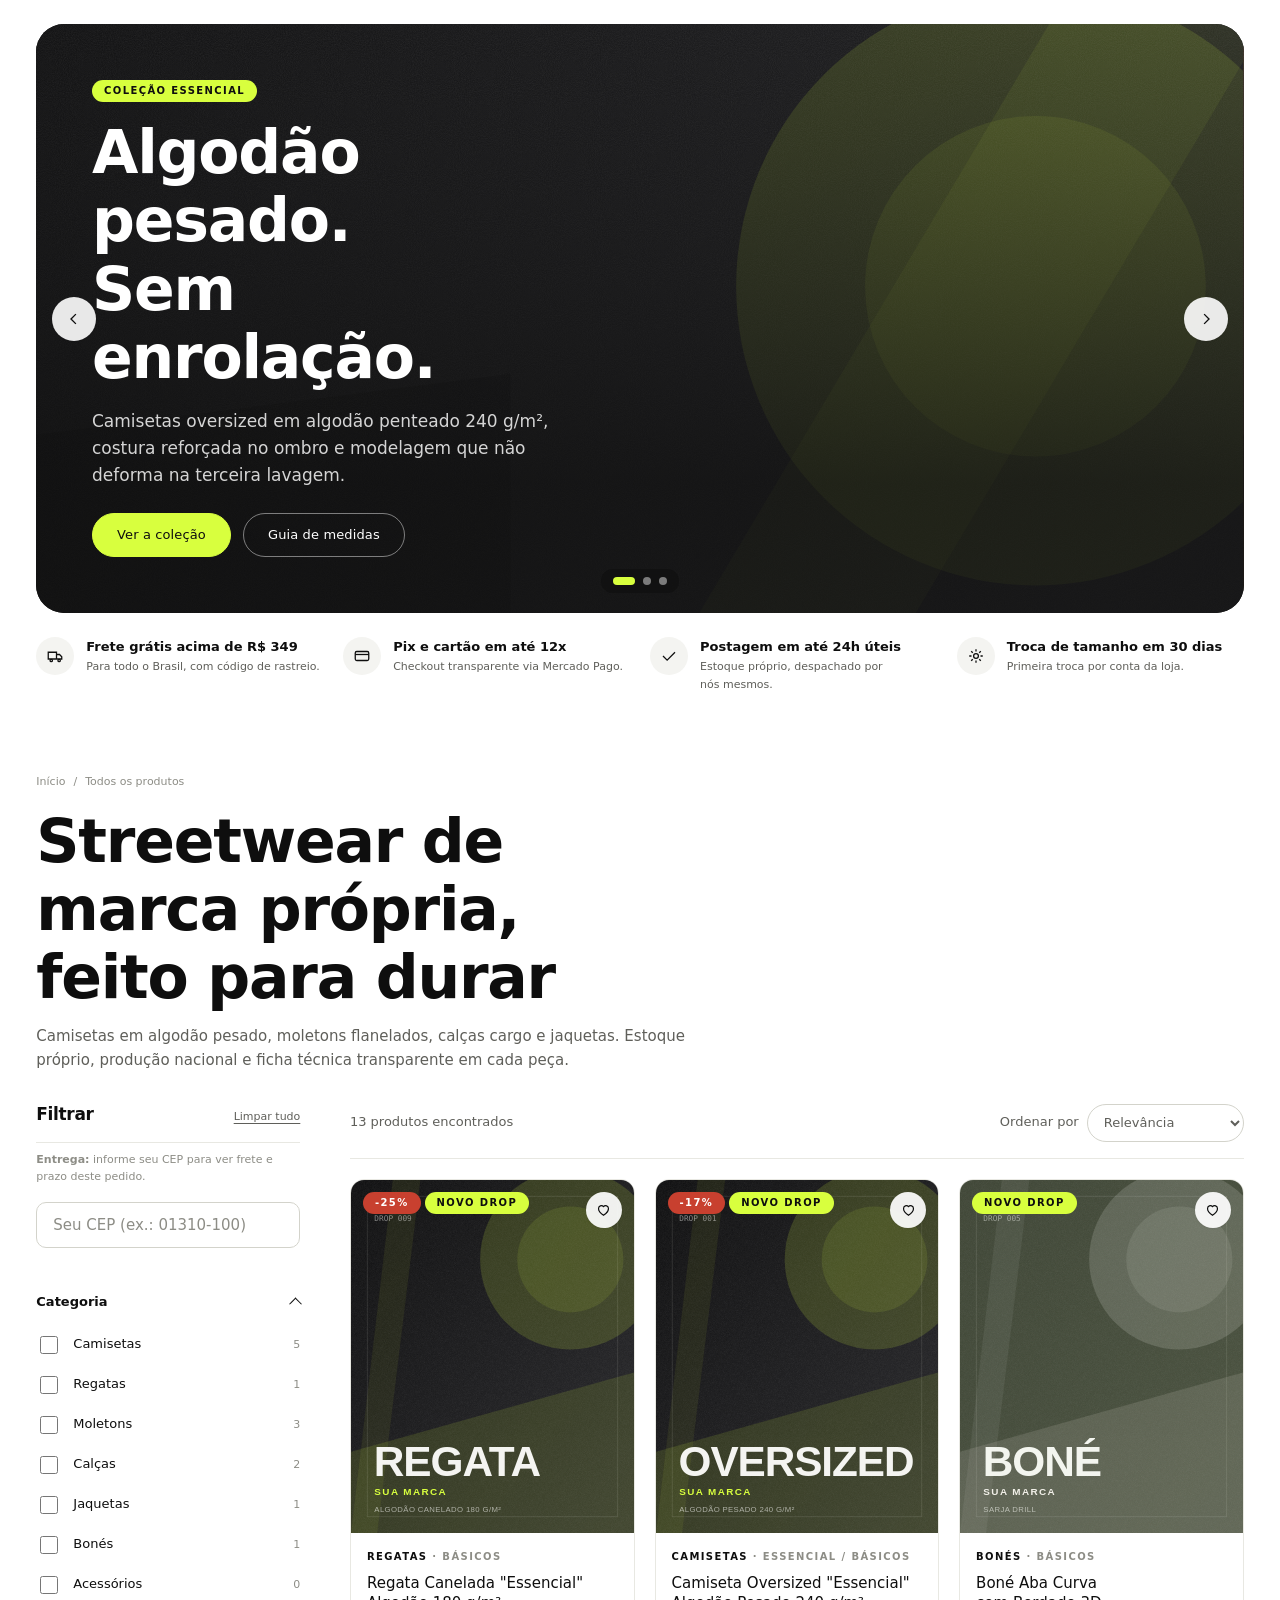
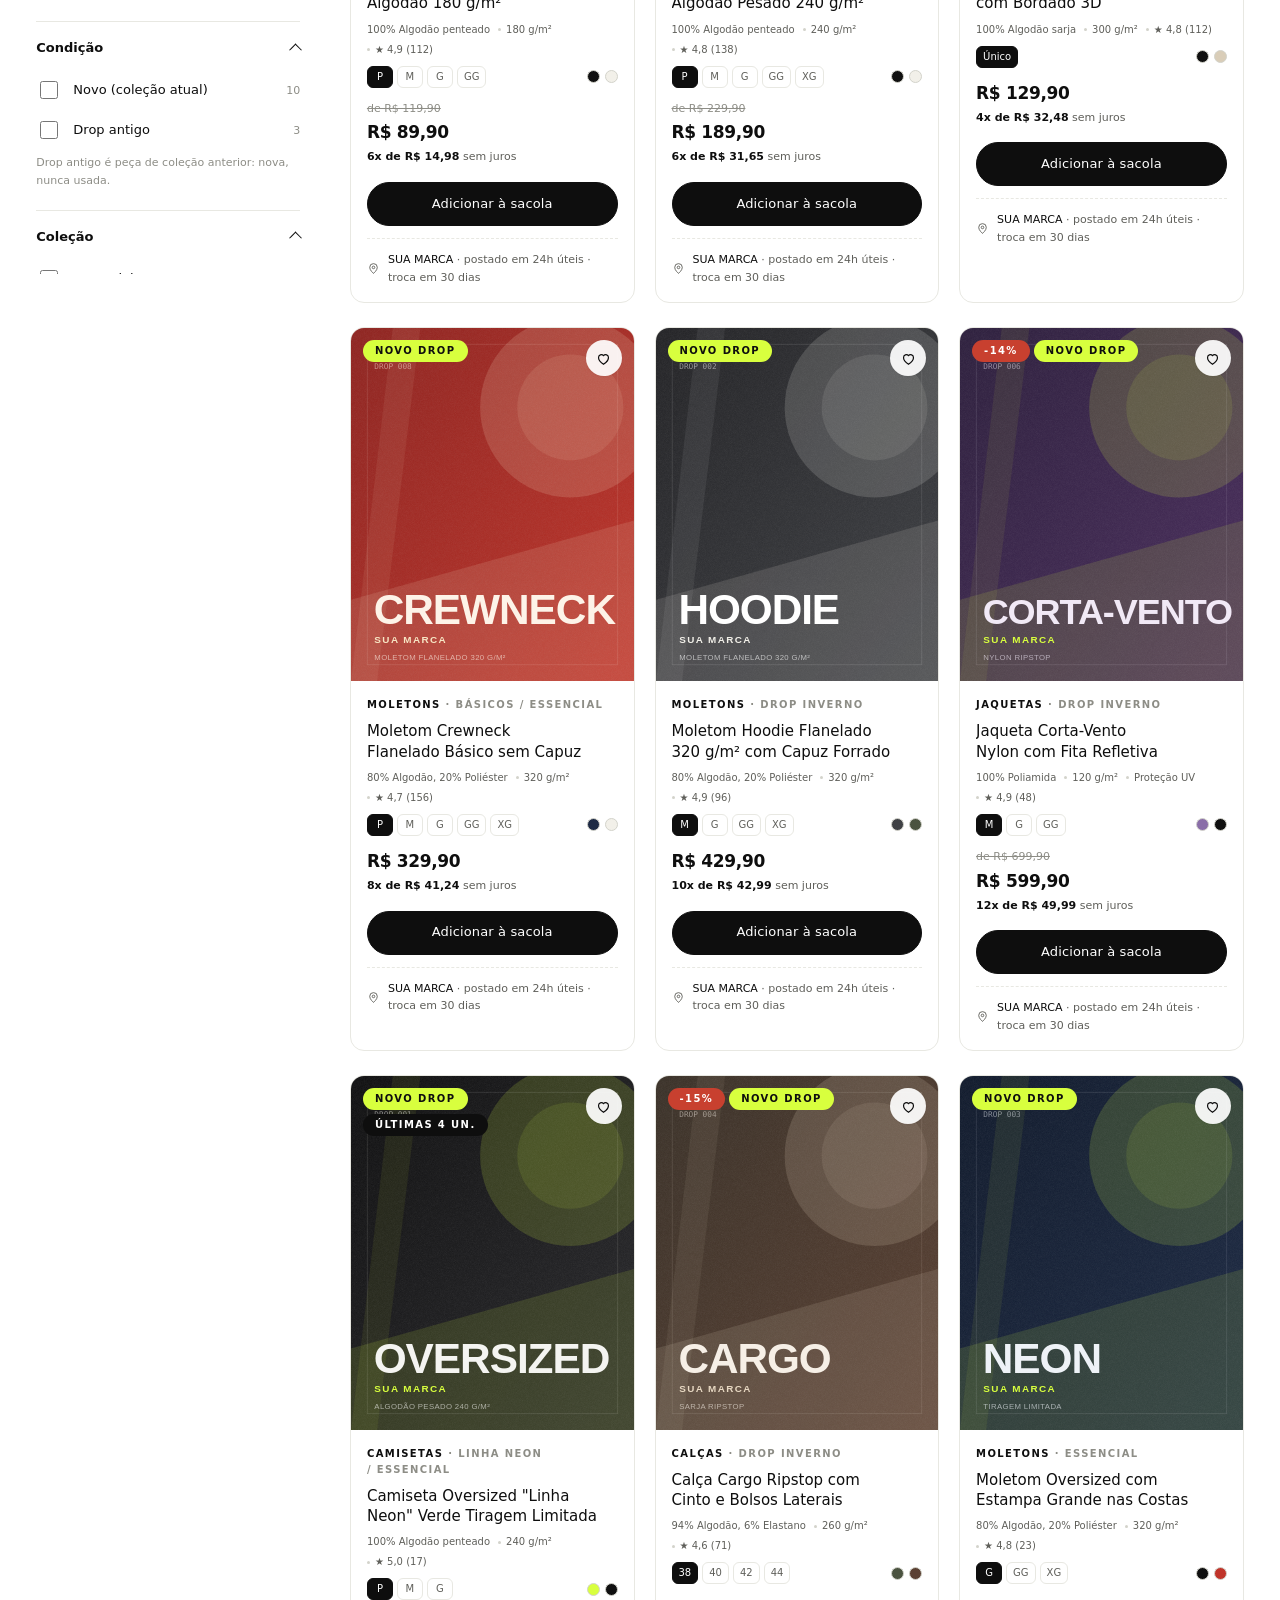
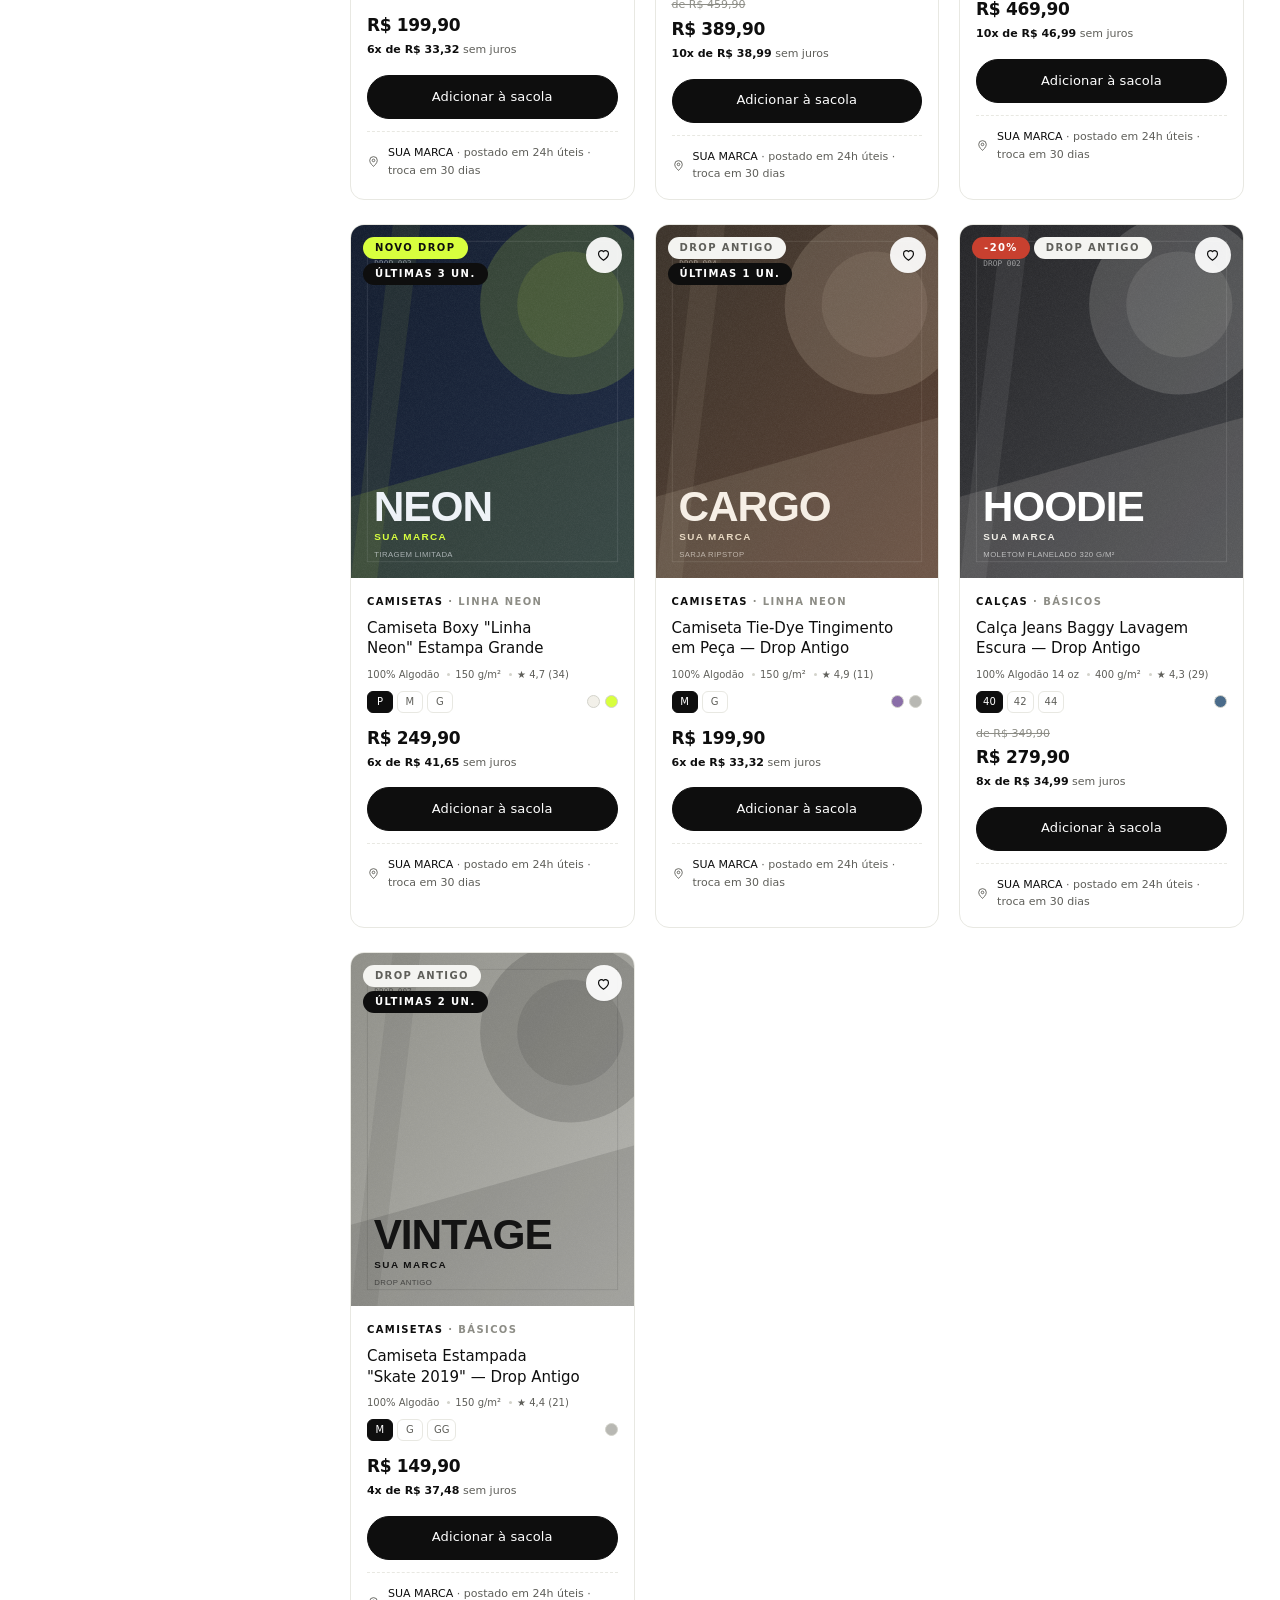
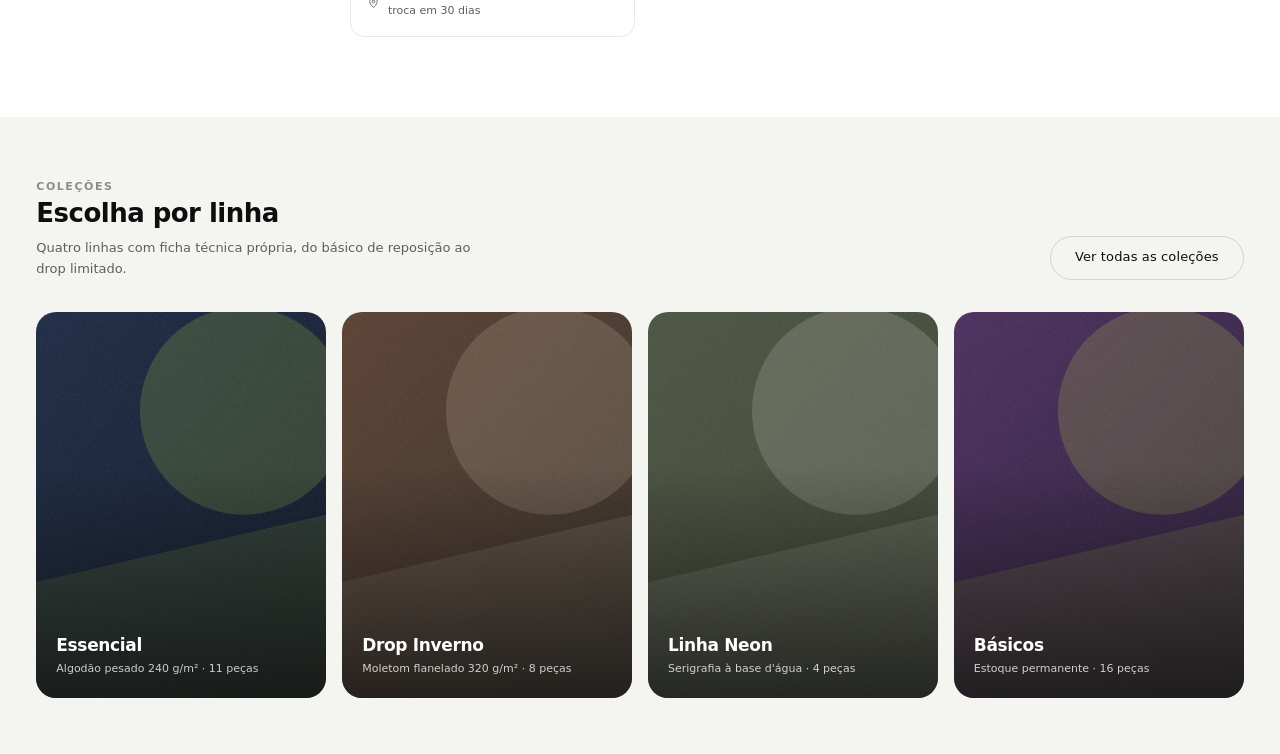
==== web/index.html @ 65d6c28c "first commit" ====
<!DOCTYPE html>
<html lang="pt-BR">
<head>
  <meta charset="UTF-8">
  <meta name="viewport" content="width=device-width, initial-scale=1">
  <!-- ⚠️ TROQUE A MARCA AQUI (1/3) -->
  <title>SUA MARCA — Streetwear de Marca Própria | Loja Oficial</title>
  <meta name="description" content="Loja oficial: camisetas oversized em algodão pesado, moletons flanelados, calças cargo e jaquetas. Frete grátis acima de R$ 349 e troca em 30 dias.">
  <meta name="theme-color" content="#0e0e0e">
  <link rel="icon" href="assets/img/favicon.svg" type="image/svg+xml">

  <!-- CSS modular em 4 camadas, sempre nesta ordem: tokens -> base -> layout -> componentes -->
  <link rel="stylesheet" href="css/tokens.css">
  <link rel="stylesheet" href="css/base.css">
  <link rel="stylesheet" href="css/layout.css">
  <link rel="stylesheet" href="css/components.css">
</head>
<body>
  <a class="pular-para-conteudo" href="#conteudo-principal">Pular para o conteúdo principal</a>

  <!-- =====================================================================
       HEADER GLOBAL PERSISTENTE
       marca (esquerda) | busca unificada (centro) | links, perfil e carrinho (direita)
       ===================================================================== -->
   
       <!-- #include header -->

<!-- =======================================================================
                                MENU SACOLA
     ======================================================================= -->
 <!-- #include sacola -->

  <main id="conteudo-principal">
    <!-- =====================================================================
         BANNER ROTATIVO (js/carrossel.js — JavaScript puro)
         ===================================================================== -->
    <section class="hero container" aria-label="Destaques da semana">
      <div class="carrossel" id="carrossel"
           role="region" aria-roledescription="carrossel" aria-label="Destaques da loja">
        <div class="carrossel__visor">
          <ul class="carrossel__trilha" id="carrossel-trilha">
            <li class="carrossel__slide" role="group" aria-roledescription="slide" aria-label="1 de 3">
              <img class="carrossel__imagem" src="assets/img/banner-01.svg" alt=""
                   width="1680" height="640" fetchpriority="high">
              <span class="carrossel__veu" aria-hidden="true"></span>
              <div class="carrossel__conteudo">
                <span class="badge">Coleção Essencial</span>
                <h2 class="carrossel__titulo">Algodão pesado.<br>Sem enrolação.</h2>
                <p class="carrossel__texto">
                  Camisetas oversized em algodão penteado 240 g/m², costura reforçada no ombro
                  e modelagem que não deforma na terceira lavagem.
                </p>
                <div class="carrossel__acoes">
                  <a class="btn btn--neon" href="#vitrine">Ver a coleção</a>
                  <a class="btn btn--contorno" href="guia-de-medidas.html"
                     style="color:#fff;border-color:rgba(255,255,255,.45)">Guia de medidas</a>
                </div>
              </div>
            </li>

            <li class="carrossel__slide" role="group" aria-roledescription="slide" aria-label="2 de 3">
              <img class="carrossel__imagem" src="assets/img/banner-02.svg" alt=""
                   width="1680" height="640" loading="lazy">
              <span class="carrossel__veu" aria-hidden="true"></span>
              <div class="carrossel__conteudo">
                <span class="badge badge--escuro">Drop Inverno</span>
                <h2 class="carrossel__titulo">Moletom flanelado 320 g/m²</h2>
                <p class="carrossel__texto">
                  Hoodies e crewnecks com interior felpado, punho canelado e capuz forrado.
                  Produção nacional em tiragem limitada.
                </p>
                <div class="carrossel__acoes">
                  <a class="btn btn--neon" href="#colecoes">Conhecer o drop</a>
                </div>
              </div>
            </li>

            <li class="carrossel__slide" role="group" aria-roledescription="slide" aria-label="3 de 3">
              <img class="carrossel__imagem" src="assets/img/banner-03.svg" alt=""
                   width="1680" height="640" loading="lazy">
              <span class="carrossel__veu" aria-hidden="true"></span>
              <div class="carrossel__conteudo">
                <span class="badge">Linha Neon</span>
                <h2 class="carrossel__titulo">Alta visibilidade, tiragem curta</h2>
                <p class="carrossel__texto">
                  Verde neon com serigrafia à base d'água. Quando acabar, não volta:
                  são 40 peças numeradas por modelo.
                </p>
                <div class="carrossel__acoes">
                  <a class="btn btn--neon" href="#vitrine">Ver linha neon</a>
                </div>
              </div>
            </li>
          </ul>
        </div>

        <div class="carrossel__setas">
          <button class="carrossel__seta" type="button" data-carrossel="anterior" aria-label="Destaque anterior">
            <svg viewBox="0 0 24 24" fill="none" stroke="currentColor" stroke-width="1.8" aria-hidden="true">
              <path d="M14.5 5.5 8 12l6.5 6.5"></path>
            </svg>
          </button>
          <button class="carrossel__seta" type="button" data-carrossel="proximo" aria-label="Próximo destaque">
            <svg viewBox="0 0 24 24" fill="none" stroke="currentColor" stroke-width="1.8" aria-hidden="true">
              <path d="M9.5 5.5 16 12l-6.5 6.5"></path>
            </svg>
          </button>
        </div>

        <div class="carrossel__pontos" id="carrossel-pontos" role="tablist" aria-label="Selecionar destaque"></div>
      </div>
    </section>

    <!-- Vantagens de comprar na loja oficial -->
    <section class="container" aria-label="Vantagens de comprar na loja oficial">
      <ul class="beneficios">
        <li class="beneficio">
          <span class="beneficio__icone" aria-hidden="true">
            <svg viewBox="0 0 24 24" fill="none" stroke="currentColor" stroke-width="1.7">
              <path d="M3 7h11v9H3zM14 10h4l3 3v3h-7z"></path><circle cx="7" cy="18" r="1.6"></circle><circle cx="17.5" cy="18" r="1.6"></circle>
            </svg>
          </span>
          <div>
            <p class="beneficio__titulo">Frete grátis acima de R$ 349</p>
            <p class="beneficio__texto">Para todo o Brasil, com código de rastreio.</p>
          </div>
        </li>
        <li class="beneficio">
          <span class="beneficio__icone" aria-hidden="true">
            <svg viewBox="0 0 24 24" fill="none" stroke="currentColor" stroke-width="1.7">
              <rect x="3" y="6" width="18" height="12" rx="2"></rect><path d="M3 10h18"></path>
            </svg>
          </span>
          <div>
            <p class="beneficio__titulo">Pix e cartão em até 12x</p>
            <p class="beneficio__texto">Checkout transparente via Mercado Pago.</p>
          </div>
        </li>
        <li class="beneficio">
          <span class="beneficio__icone" aria-hidden="true">
            <svg viewBox="0 0 24 24" fill="none" stroke="currentColor" stroke-width="1.7">
              <path d="M20 7 9.5 17.5 4 12"></path>
            </svg>
          </span>
          <div>
            <p class="beneficio__titulo">Postagem em até 24h úteis</p>
            <p class="beneficio__texto">Estoque próprio, despachado por nós mesmos.</p>
          </div>
        </li>
        <li class="beneficio">
          <span class="beneficio__icone" aria-hidden="true">
            <svg viewBox="0 0 24 24" fill="none" stroke="currentColor" stroke-width="1.7">
              <path d="M12 3v3M12 18v3M3 12h3M18 12h3M5.6 5.6l2.1 2.1M16.3 16.3l2.1 2.1M18.4 5.6l-2.1 2.1M7.7 16.3l-2.1 2.1"></path><circle cx="12" cy="12" r="3.2"></circle>
            </svg>
          </span>
          <div>
            <p class="beneficio__titulo">Troca de tamanho em 30 dias</p>
            <p class="beneficio__texto">Primeira troca por conta da loja.</p>
          </div>
        </li>
      </ul>
    </section>

    <!-- =====================================================================
         CATÁLOGO — sidebar de filtros (esquerda) + grid de produtos (direita)
         ===================================================================== -->
    <section class="container pagina" id="vitrine" aria-labelledby="titulo-vitrine">
      <nav class="trilha" aria-label="Você está em">
        <a href="index.html">Início</a>
        <span aria-hidden="true">/</span>
        <span aria-current="page">Todos os produtos</span>
      </nav>

      <div class="titulo-pagina" style="margin-block: var(--esp-4) var(--esp-7)">
        <h1 id="titulo-vitrine">Streetwear de marca própria, feito para durar</h1>
        <p class="texto-suave">
          Camisetas em algodão pesado, moletons flanelados, calças cargo e jaquetas.
          Estoque próprio, produção nacional e ficha técnica transparente em cada peça.
        </p>
      </div>

      <div class="catalogo">
        <!-- ---------------- BARRA LATERAL DE FILTROS ---------------- -->
        <aside class="filtros" id="filtros" aria-label="Filtros de produtos">
          <div class="filtros__cabecalho">
            <h2 class="filtros__titulo">Filtrar</h2>
            <button class="filtros__limpar" type="button" id="limpar-filtros">Limpar tudo</button>
          </div>

          <!-- Utilitário de frete: em loja única a região serve para calcular entrega, não para filtrar vendedor -->
          <div class="filtro__corpo" style="padding-bottom: var(--esp-5)">
            <p class="filtro__nota" style="margin-bottom: var(--esp-2)">
              <strong>Entrega:</strong> informe seu CEP para ver frete e prazo deste pedido.
            </p>
            <div class="campo">
              <label class="sr-only" for="cep-frete">Seu CEP</label>
              <input class="campo__entrada" id="cep-frete" name="cep" inputmode="numeric"
                     maxlength="9" placeholder="Seu CEP (ex.: 01310-100)">
            </div>
            <p class="filtro__nota" id="cep-resultado" role="status" aria-live="polite"></p>
          </div>

          <form id="form-filtros" novalidate>
            <!-- 1. Categoria -->
            <details class="filtro" open>
              <summary class="filtro__titulo">Categoria</summary>
              <div class="filtro__corpo">
                <label class="caixa">
                  <input type="checkbox" name="categoria" value="camisetas">
                  <span>Camisetas</span>
                  <span class="caixa__contagem" data-contagem="categoria:camisetas"></span>
                </label>
                <label class="caixa">
                  <input type="checkbox" name="categoria" value="regatas">
                  <span>Regatas</span>
                  <span class="caixa__contagem" data-contagem="categoria:regatas"></span>
                </label>
                <label class="caixa">
                  <input type="checkbox" name="categoria" value="moletons">
                  <span>Moletons</span>
                  <span class="caixa__contagem" data-contagem="categoria:moletons"></span>
                </label>
                <label class="caixa">
                  <input type="checkbox" name="categoria" value="calcas">
                  <span>Calças</span>
                  <span class="caixa__contagem" data-contagem="categoria:calcas"></span>
                </label>
                <label class="caixa">
                  <input type="checkbox" name="categoria" value="jaquetas">
                  <span>Jaquetas</span>
                  <span class="caixa__contagem" data-contagem="categoria:jaquetas"></span>
                </label>
                <label class="caixa">
                  <input type="checkbox" name="categoria" value="bones">
                  <span>Bonés</span>
                  <span class="caixa__contagem" data-contagem="categoria:bones"></span>
                </label>
                <label class="caixa">
                  <input type="checkbox" name="categoria" value="acessorios">
                  <span>Acessórios</span>
                  <span class="caixa__contagem" data-contagem="categoria:acessorios"></span>
                </label>
              </div>
            </details>

            <!-- 2. Condição -->
            <details class="filtro" open>
              <summary class="filtro__titulo">Condição</summary>
              <div class="filtro__corpo">
                <label class="caixa">
                  <input type="checkbox" name="condicao" value="novo">
                  <span>Novo (coleção atual)</span>
                  <span class="caixa__contagem" data-contagem="condicao:novo"></span>
                </label>
                <label class="caixa">
                  <input type="checkbox" name="condicao" value="drop_antigo">
                  <span>Drop antigo</span>
                  <span class="caixa__contagem" data-contagem="condicao:drop_antigo"></span>
                </label>
                <p class="filtro__nota">Drop antigo é peça de coleção anterior: nova, nunca usada.</p>
              </div>
            </details>

            <!-- 3. Coleção -->
            <details class="filtro" open>
              <summary class="filtro__titulo">Coleção</summary>
              <div class="filtro__corpo">
                <label class="caixa">
                  <input type="checkbox" name="colecao" value="essencial">
                  <span>Essencial</span>
                  <span class="caixa__contagem" data-contagem="colecao:essencial"></span>
                </label>
                <label class="caixa">
                  <input type="checkbox" name="colecao" value="drop-inverno">
                  <span>Drop Inverno</span>
                  <span class="caixa__contagem" data-contagem="colecao:drop-inverno"></span>
                </label>
                <label class="caixa">
                  <input type="checkbox" name="colecao" value="linha-neon">
                  <span>Linha Neon</span>
                  <span class="caixa__contagem" data-contagem="colecao:linha-neon"></span>
                </label>
                <label class="caixa">
                  <input type="checkbox" name="colecao" value="basicos">
                  <span>Básicos</span>
                  <span class="caixa__contagem" data-contagem="colecao:basicos"></span>
                </label>
              </div>
            </details>

            <!-- 4. Estilo de caimento -->
            <details class="filtro" open>
              <summary class="filtro__titulo">Estilo de Caimento</summary>
              <div class="filtro__corpo">
                <label class="caixa caixa--caimento">
                  <input type="checkbox" name="caimento" value="oversized">
                  <span>Oversized</span>
                  <span class="caixa__contagem" data-contagem="caimento:oversized"></span>
                </label>
                <label class="caixa caixa--caimento">
                  <input type="checkbox" name="caimento" value="regular">
                  <span>Regular</span>
                  <span class="caixa__contagem" data-contagem="caimento:regular"></span>
                </label>
                <label class="caixa caixa--caimento">
                  <input type="checkbox" name="caimento" value="slim">
                  <span>Slim</span>
                  <span class="caixa__contagem" data-contagem="caimento:slim"></span>
                </label>
                <label class="caixa caixa--caimento">
                  <input type="checkbox" name="caimento" value="boxy">
                  <span>Boxy</span>
                  <span class="caixa__contagem" data-contagem="caimento:boxy"></span>
                </label>
                <label class="caixa caixa--caimento">
                  <input type="checkbox" name="caimento" value="cropped">
                  <span>Cropped</span>
                  <span class="caixa__contagem" data-contagem="caimento:cropped"></span>
                </label>
                <label class="caixa caixa--caimento">
                  <input type="checkbox" name="caimento" value="baggy">
                  <span>Baggy</span>
                  <span class="caixa__contagem" data-contagem="caimento:baggy"></span>
                </label>
              </div>
            </details>

            <!-- 5. Faixa de preço -->
            <details class="filtro" open>
              <summary class="filtro__titulo">Faixa de Preço</summary>
              <div class="filtro__corpo">
                <div class="faixa-preco">
                  <div class="faixa-preco__trilho">
                    <span class="faixa-preco__progresso" id="faixa-progresso"></span>
                  </div>
                  <label class="sr-only" for="preco-min">Preço mínimo</label>
                  <input type="range" id="preco-min" name="preco_min" min="0" max="700" step="10" value="0">
                  <label class="sr-only" for="preco-max">Preço máximo</label>
                  <input type="range" id="preco-max" name="preco_max" min="0" max="700" step="10" value="700">
                </div>
                <div class="faixa-preco__valores">
                  <output class="faixa-preco__valor" id="preco-min-valor" for="preco-min">R$ 0</output>
                  <span class="texto-fraco" aria-hidden="true">até</span>
                  <output class="faixa-preco__valor" id="preco-max-valor" for="preco-max">R$ 700</output>
                </div>
                <p class="filtro__nota">Preço à vista no Pix. Parcelamento em até 12x no cartão.</p>
              </div>
            </details>

            <!-- 6. Grade de tamanhos -->
            <details class="filtro" open>
              <summary class="filtro__titulo">Grade de Tamanhos</summary>
              <div class="filtro__corpo filtro__corpo--chips">
                <label class="tamanho-chip">
                  <input type="checkbox" name="tamanho" value="PP"><span>PP</span>
                </label>
                <label class="tamanho-chip">
                  <input type="checkbox" name="tamanho" value="P"><span>P</span>
                </label>
                <label class="tamanho-chip">
                  <input type="checkbox" name="tamanho" value="M"><span>M</span>
                </label>
                <label class="tamanho-chip">
                  <input type="checkbox" name="tamanho" value="G"><span>G</span>
                </label>
                <label class="tamanho-chip">
                  <input type="checkbox" name="tamanho" value="GG"><span>GG</span>
                </label>
                <label class="tamanho-chip">
                  <input type="checkbox" name="tamanho" value="XG"><span>XG</span>
                </label>
                <label class="tamanho-chip">
                  <input type="checkbox" name="tamanho" value="EXG"><span>EXG</span>
                </label>
                <label class="tamanho-chip">
                  <input type="checkbox" name="tamanho" value="Unico"><span>Único</span>
                </label>
                <label class="tamanho-chip">
                  <input type="checkbox" name="tamanho" value="36"><span>36</span>
                </label>
                <label class="tamanho-chip">
                  <input type="checkbox" name="tamanho" value="38"><span>38</span>
                </label>
                <label class="tamanho-chip">
                  <input type="checkbox" name="tamanho" value="40"><span>40</span>
                </label>
                <label class="tamanho-chip">
                  <input type="checkbox" name="tamanho" value="42"><span>42</span>
                </label>
                <label class="tamanho-chip">
                  <input type="checkbox" name="tamanho" value="44"><span>44</span>
                </label>
              </div>
            </details>

            <!-- 7. Cores -->
            <details class="filtro" open>
              <summary class="filtro__titulo">Cores</summary>
              <div class="filtro__corpo filtro__corpo--cores">
                <label class="cor-chip" title="Preto">
                  <input type="checkbox" name="cor" value="Preto">
                  <span style="background:#101010"></span><span class="sr-only">Preto</span>
                </label>
                <label class="cor-chip" title="Grafite">
                  <input type="checkbox" name="cor" value="Cinza">
                  <span style="background:#3f4145"></span><span class="sr-only">Grafite</span>
                </label>
                <label class="cor-chip" title="Cinza Mescla">
                  <input type="checkbox" name="cor" value="Cinza">
                  <span style="background:#b8b8b3"></span><span class="sr-only">Cinza Mescla</span>
                </label>
                <label class="cor-chip" title="Off-white">
                  <input type="checkbox" name="cor" value="Off-white">
                  <span style="background:#f2f0e9"></span><span class="sr-only">Off-white</span>
                </label>
                <label class="cor-chip" title="Branco">
                  <input type="checkbox" name="cor" value="Branco">
                  <span style="background:#ffffff"></span><span class="sr-only">Branco</span>
                </label>
                <label class="cor-chip" title="Verde Militar">
                  <input type="checkbox" name="cor" value="Verde">
                  <span style="background:#4b5340"></span><span class="sr-only">Verde Militar</span>
                </label>
                <label class="cor-chip" title="Verde Neon">
                  <input type="checkbox" name="cor" value="Verde">
                  <span style="background:#d8ff3e"></span><span class="sr-only">Verde Neon</span>
                </label>
                <label class="cor-chip" title="Azul Marinho">
                  <input type="checkbox" name="cor" value="Azul">
                  <span style="background:#1d2a44"></span><span class="sr-only">Azul Marinho</span>
                </label>
                <label class="cor-chip" title="Azul Jeans">
                  <input type="checkbox" name="cor" value="Azul">
                  <span style="background:#4a6b8a"></span><span class="sr-only">Azul Jeans</span>
                </label>
                <label class="cor-chip" title="Vinho">
                  <input type="checkbox" name="cor" value="Vermelho">
                  <span style="background:#6d1f2c"></span><span class="sr-only">Vinho</span>
                </label>
                <label class="cor-chip" title="Vermelho Fogo">
                  <input type="checkbox" name="cor" value="Vermelho">
                  <span style="background:#c0342a"></span><span class="sr-only">Vermelho Fogo</span>
                </label>
                <label class="cor-chip" title="Marrom Café">
                  <input type="checkbox" name="cor" value="Marrom">
                  <span style="background:#5a4032"></span><span class="sr-only">Marrom Café</span>
                </label>
                <label class="cor-chip" title="Lilás">
                  <input type="checkbox" name="cor" value="Roxo">
                  <span style="background:#8a6ea8"></span><span class="sr-only">Lilás</span>
                </label>
                <label class="cor-chip" title="Bege Areia">
                  <input type="checkbox" name="cor" value="Bege">
                  <span style="background:#d9cdb8"></span><span class="sr-only">Bege Areia</span>
                </label>
              </div>
            </details>
          </form>

          <div class="filtros__rodape">
            <a class="btn btn--contorno btn--bloco btn--sm" href="guia-de-medidas.html">Ver guia de medidas</a>
          </div>
        </aside>

        <!-- ---------------- VITRINE / GRID DE PRODUTOS ---------------- -->
        <section class="vitrine" aria-labelledby="titulo-vitrine-2">
          <h2 class="sr-only" id="titulo-vitrine-2">Resultados</h2>

          <div class="vitrine__barra">
            <p class="vitrine__resultado" role="status" aria-live="polite" id="resultado-contagem">
              Carregando produtos…
            </p>

            <div class="vitrine__acoes">
              <button class="btn btn--contorno btn--sm filtros-toggle" type="button"
                      id="abrir-filtros" aria-expanded="false" aria-controls="filtros">
                <svg viewBox="0 0 24 24" width="15" height="15" fill="none" stroke="currentColor"
                     stroke-width="1.8" aria-hidden="true">
                  <path d="M4 6h16M7 12h10M10 18h4"></path>
                </svg>
                Filtros <span id="filtros-contagem" hidden></span>
              </button>

              <div class="ordenacao">
                <label for="ordenar">Ordenar por</label>
                <select id="ordenar">
                  <option value="relevancia">Relevância</option>
                  <option value="novidades">Lançamentos</option>
                  <option value="menor-preco">Menor preço</option>
                  <option value="maior-preco">Maior preço</option>
                  <option value="avaliacao">Melhor avaliados</option>
                  <option value="mais-vendidos">Mais vendidos</option>
                </select>
              </div>
            </div>
          </div>

          <div class="grid-produtos" id="grid-produtos"><!-- renderizado por js/vitrine.js --></div>
        </section>
      </div>
    </section>

    <!-- =====================================================================
         COLEÇÕES
         ===================================================================== -->
    <section class="secao secao--alt" id="colecoes" aria-labelledby="titulo-colecoes">
      <div class="container">
        <div class="secao__cabecalho">
          <div>
            <span class="etiqueta">Coleções</span>
            <h2 class="secao__titulo" id="titulo-colecoes">Escolha por linha</h2>
            <p class="secao__descricao">Quatro linhas com ficha técnica própria, do básico de reposição ao drop limitado.</p>
          </div>
          <a class="btn btn--contorno" href="#" data-pagina-futura="colecoes.html">Ver todas as coleções</a>
        </div>

        <div class="mosaico">
          <a class="mosaico__item" href="#vitrine">
            <img src="assets/img/drop-01.svg" alt="" width="600" height="800" loading="lazy">
            <span class="mosaico__veu" aria-hidden="true"></span>
            <span class="mosaico__texto">
              <h3>Essencial</h3>
              <p>Algodão pesado 240 g/m² · 11 peças</p>
            </span>
          </a>
          <a class="mosaico__item" href="#vitrine">
            <img src="assets/img/drop-02.svg" alt="" width="600" height="800" loading="lazy">
            <span class="mosaico__veu" aria-hidden="true"></span>
            <span class="mosaico__texto">
              <h3>Drop Inverno</h3>
              <p>Moletom flanelado 320 g/m² · 8 peças</p>
            </span>
          </a>
          <a class="mosaico__item" href="#vitrine">
            <img src="assets/img/drop-03.svg" alt="" width="600" height="800" loading="lazy">
            <span class="mosaico__veu" aria-hidden="true"></span>
            <span class="mosaico__texto">
              <h3>Linha Neon</h3>
              <p>Serigrafia à base d'água · 4 peças</p>
            </span>
          </a>
          <a class="mosaico__item" href="#vitrine">
            <img src="assets/img/drop-04.svg" alt="" width="600" height="800" loading="lazy">
            <span class="mosaico__veu" aria-hidden="true"></span>
            <span class="mosaico__texto">
              <h3>Básicos</h3>
              <p>Estoque permanente · 16 peças</p>
            </span>
          </a>
        </div>
      </div>
    </section>
  </main>

  <!-- =====================================================================
       FOOTER
       ===================================================================== -->
       <!-- #include rodape -->

  <div class="toast-regiao" id="toast-regiao" aria-live="polite" aria-atomic="true"></div>

  <!-- =====================================================================
       TEMPLATES (clonados pelo JS — nunca innerHTML com dado dinâmico)
       ===================================================================== -->
  <template id="tpl-card">
    <article class="card" data-produto-id="">
      <a class="card__midia" href="#" data-link-produto>
        <img class="card__imagem" src="" alt="" width="480" height="600" loading="lazy" decoding="async">
        <span class="card__badges"></span>
        <button class="card__favorito" type="button" aria-pressed="false"
                aria-label="Salvar na lista de desejos" data-acao="favoritar">
          <svg viewBox="0 0 24 24" aria-hidden="true">
            <path d="M12 20s-7-4.4-7-9.2A4 4 0 0 1 12 8a4 4 0 0 1 7 2.8C19 15.6 12 20 12 20z"></path>
          </svg>
        </button>
      </a>
      <div class="card__corpo">
        <p class="card__marca"></p>
        <h3 class="card__titulo"><a href="#" data-link-produto></a></h3>
        <ul class="card__atributos"></ul>
        <div class="card__variacoes">
          <div class="card__tamanhos" role="group" aria-label="Escolher tamanho"></div>
          <div class="card__cores" aria-hidden="true"></div>
        </div>
        <p class="card__preco">
          <span class="preco"></span>
          <span class="card__parcelas"></span>
        </p>
        <div class="card__acoes">
          <button class="btn btn--bloco" type="button" data-acao="adicionar">Adicionar à sacola</button>
        </div>
        <p class="card__entrega">
          <svg viewBox="0 0 24 24" fill="none" stroke="currentColor" stroke-width="1.7" aria-hidden="true">
            <path d="M12 21s7-5.6 7-11a7 7 0 1 0-14 0c0 5.4 7 11 7 11z"></path><circle cx="12" cy="10" r="2.4"></circle>
          </svg>
          <span></span>
        </p>
      </div>
    </article>
  </template>

  <template id="tpl-item-sacola">
    <li class="item-sacola" data-item-id="">
      <img class="item-sacola__imagem" src="" alt="" width="76" height="95" loading="lazy">
      <div class="item-sacola__info">
        <p class="item-sacola__titulo"></p>
        <p class="item-sacola__variacao"></p>
        <p class="item-sacola__vendedor"></p>
        <div class="item-sacola__rodape">
          <div class="controle-qtd">
            <button type="button" data-acao="diminuir" aria-label="Diminuir quantidade">−</button>
            <output aria-live="polite"></output>
            <button type="button" data-acao="aumentar" aria-label="Aumentar quantidade">+</button>
          </div>
          <span class="preco"></span>
        </div>
        <button class="item-sacola__remover" type="button" data-acao="remover">Remover</button>
      </div>
    </li>
  </template>

  <script src="js/config.js" defer></script>
  <script src="js/dados.js" defer></script>
  <script src="js/sacola.js" defer></script>
  <script src="js/favoritos.js" defer></script>
  <script src="js/frete.js" defer></script>
  <script src="js/card-produto.js" defer></script>
  <script src="js/vitrine.js" defer></script>
  <script src="js/carrossel.js" defer></script>
  <script src="js/app.js" defer></script>
</body>
</html>
---- web/css/tokens.css ----
/* =====================================================================================
   DROPZ · tokens.css — Design tokens (camada 1 de 4)
   Fonte única de verdade visual: cor, tipografia, espaço, raio, sombra, movimento.
   Nenhum valor "mágico" deve ser escrito nas camadas seguintes.
   ===================================================================================== */

:root {
  color-scheme: light;

  /* ---------- Tipografia ---------- */
  --fonte-sans: "Inter", "Segoe UI Variable Text", "Segoe UI", system-ui, -apple-system, "Helvetica Neue", Arial, sans-serif;
  --fonte-mono: ui-monospace, "Cascadia Mono", "SFMono-Regular", Menlo, Consolas, monospace;

  --peso-regular: 400;
  --peso-medio: 500;
  --peso-forte: 600;
  --peso-preto: 800;

  --txt-2xs: 0.625rem;
  --txt-xs: 0.6875rem;
  --txt-sm: 0.8125rem;
  --txt-base: 0.9375rem;
  --txt-md: 1.0625rem;
  --txt-lg: 1.3125rem;
  --txt-xl: 1.625rem;
  --txt-2xl: 2.125rem;
  --txt-3xl: clamp(2.25rem, 1.2rem + 4.4vw, 3.75rem);
  --txt-4xl: clamp(2.75rem, 1rem + 7vw, 5rem);

  --altura-linha-apertada: 1.14;
  --altura-linha-titulo: 1.28;
  --altura-linha-base: 1.6;

  --rastreio-apertado: -0.02em;
  --rastreio-largo: 0.06em;
  --rastreio-etiqueta: 0.14em;

  /* ---------- Cores ---------- */
  --cor-fundo: #ffffff;
  --cor-fundo-alt: #f4f4f1;
  --cor-fundo-escuro: #0e0e0e;
  --cor-superficie: #ffffff;
  --cor-superficie-2: #fafaf8;

  --cor-tinta: #0e0e0e;
  --cor-tinta-suave: #5f5f5a;
  --cor-tinta-fraca: #8d8d86;

  --cor-linha: #e8e8e2;
  --cor-linha-forte: #d3d3cb;

  --cor-acento: #0e0e0e;
  --cor-acento-tinta: #ffffff;
  --cor-acento-hover: #2a2a2a;

  --cor-neon: #d8ff3e;
  --cor-neon-tinta: #0e0e0e;

  --cor-sucesso: #1f7a4d;
  --cor-alerta: #c8402f;
  --cor-info: #2563a8;

  /* ---------- Espaçamento (escala de 4px) ---------- */
  --esp-1: 0.25rem;
  --esp-2: 0.5rem;
  --esp-3: 0.75rem;
  --esp-4: 1rem;
  --esp-5: 1.25rem;
  --esp-6: 1.5rem;
  --esp-7: 2rem;
  --esp-8: 2.5rem;
  --esp-9: 3.5rem;
  --esp-10: 5rem;

  /* ---------- Raios ---------- */
  --raio-xs: 6px;
  --raio-sm: 10px;
  --raio-md: 14px;
  --raio-lg: 20px;
  --raio-xl: 28px;
  --raio-pill: 999px;

  /* ---------- Sombras ---------- */
  --sombra-1: 0 1px 2px rgba(14, 14, 14, 0.05);
  --sombra-2: 0 10px 26px -14px rgba(14, 14, 14, 0.24);
  --sombra-3: 0 26px 60px -28px rgba(14, 14, 14, 0.32);
  --anel-foco: 0 0 0 3px rgba(14, 14, 14, 0.28);

  /* ---------- Métricas de layout ---------- */
  --altura-header: 74px;
  --largura-container: 1400px;
  --gutter: clamp(1rem, 0.35rem + 2.4vw, 2.5rem);
  --largura-sidebar: 272px;
  --largura-drawer: 420px;

  /* ---------- Camadas ---------- */
  --z-conteudo: 1;
  --z-sticky: 50;
  --z-header: 100;
  --z-overlay: 190;
  --z-drawer: 200;
  --z-toast: 300;

  /* ---------- Movimento ---------- */
  --transicao-rapida: 140ms cubic-bezier(0.2, 0.6, 0.25, 1);
  --transicao: 200ms cubic-bezier(0.2, 0.6, 0.25, 1);
  --transicao-lenta: 420ms cubic-bezier(0.22, 0.7, 0.2, 1);
}

@media (max-width: 860px) {
  :root {
    --altura-header: 64px;
    --largura-drawer: 100%;
  }
}

/* Usuário que pediu menos animação recebe menos animação. */
@media (prefers-reduced-motion: reduce) {
  :root {
    --transicao-rapida: 1ms;
    --transicao: 1ms;
    --transicao-lenta: 1ms;
  }
}
---- web/css/base.css ----
/* =====================================================================================
   DROPZ · base.css — Reset, tipografia e primitivos (camada 2 de 4)
   Depende apenas de tokens.css. Nada de layout de página aqui.
   ===================================================================================== */

*,
*::before,
*::after { box-sizing: border-box; }

html {
  -webkit-text-size-adjust: 100%;
  scroll-behavior: smooth;
}

body {
  margin: 0;
  background-color: var(--cor-fundo);
  color: var(--cor-tinta);
  font-family: var(--fonte-sans);
  font-size: var(--txt-base);
  font-weight: var(--peso-regular);
  line-height: var(--altura-linha-base);
  -webkit-font-smoothing: antialiased;
  text-rendering: optimizeLegibility;
}

body.sem-scroll { overflow: hidden; }

/* ---------------------------------------------------------------------------------
   [hidden] PRECISA vencer os componentes.
   Estilo de autor sobrepõe o estilo do navegador, então `.estado-vazio { display: grid }`
   ganhava do `[hidden] { display: none }` do user agent — e o bloco aparecia mesmo
   escondido. Esta regra única resolve para qualquer componente (gavetas, estados vazios,
   miniaturas da galeria...). É o único lugar do projeto onde `!important` é legítimo.
   --------------------------------------------------------------------------------- */
[hidden] { display: none !important; }

h1, h2, h3, h4 {
  margin: 0;
  font-weight: var(--peso-forte);
  line-height: var(--altura-linha-titulo);
  letter-spacing: var(--rastreio-apertado);
  text-wrap: balance;
}

h1 { font-size: var(--txt-3xl); font-weight: var(--peso-preto); line-height: var(--altura-linha-apertada); }
h2 { font-size: var(--txt-2xl); }
h3 { font-size: var(--txt-lg); }
h4 { font-size: var(--txt-md); }

p { margin: 0; text-wrap: pretty; }

a {
  color: inherit;
  text-decoration: none;
  transition: color var(--transicao-rapida), opacity var(--transicao-rapida);
}

ul, ol { margin: 0; padding: 0; list-style: none; }

img, svg, video { display: block; max-width: 100%; }
img { height: auto; }

button, input, select, textarea {
  font: inherit;
  color: inherit;
}

button { cursor: pointer; background: none; border: 0; padding: 0; }

hr { border: 0; border-top: 1px solid var(--cor-linha); margin: 0; }

table { border-collapse: collapse; width: 100%; }

:focus-visible {
  outline: 2px solid var(--cor-acento);
  outline-offset: 2px;
  border-radius: var(--raio-xs);
}

::selection { background: var(--cor-neon); color: var(--cor-neon-tinta); }

/* ---------- Utilitários ---------- */

.sr-only {
  position: absolute;
  width: 1px; height: 1px;
  padding: 0; margin: -1px;
  overflow: hidden;
  clip-path: inset(50%);
  white-space: nowrap;
  border: 0;
}

.pular-para-conteudo {
  position: absolute;
  top: var(--esp-2);
  left: var(--esp-2);
  z-index: var(--z-toast);
  transform: translateY(-200%);
  background: var(--cor-acento);
  color: var(--cor-acento-tinta);
  padding: var(--esp-3) var(--esp-5);
  border-radius: var(--raio-pill);
  font-size: var(--txt-sm);
  font-weight: var(--peso-medio);
}
.pular-para-conteudo:focus { transform: translateY(0); }

.container {
  width: 100%;
  max-width: var(--largura-container);
  margin-inline: auto;
  padding-inline: var(--gutter);
}

.etiqueta {
  font-size: var(--txt-xs);
  font-weight: var(--peso-forte);
  letter-spacing: var(--rastreio-etiqueta);
  text-transform: uppercase;
  color: var(--cor-tinta-fraca);
}

.texto-suave { color: var(--cor-tinta-suave); }
.texto-fraco { color: var(--cor-tinta-fraca); }
.texto-xs { font-size: var(--txt-xs); }
.texto-sm { font-size: var(--txt-sm); }
.texto-centro { text-align: center; }
.mono { font-family: var(--fonte-mono); font-variant-numeric: tabular-nums; }

.preco {
  font-variant-numeric: tabular-nums;
  font-weight: var(--peso-forte);
  letter-spacing: var(--rastreio-apertado);
}

/* ---------- Botões em pílula ---------- */

.btn {
  --btn-fundo: var(--cor-acento);
  --btn-tinta: var(--cor-acento-tinta);
  --btn-borda: var(--cor-acento);

  display: inline-flex;
  align-items: center;
  justify-content: center;
  gap: var(--esp-2);
  min-height: 44px;
  padding: var(--esp-2) var(--esp-6);
  border: 1px solid var(--btn-borda);
  border-radius: var(--raio-pill);
  background: var(--btn-fundo);
  color: var(--btn-tinta);
  font-size: var(--txt-sm);
  font-weight: var(--peso-medio);
  letter-spacing: 0.01em;
  white-space: nowrap;
  transition: background-color var(--transicao-rapida), color var(--transicao-rapida),
              border-color var(--transicao-rapida), transform var(--transicao-rapida),
              box-shadow var(--transicao-rapida);
}

.btn:hover { background: var(--cor-acento-hover); border-color: var(--cor-acento-hover); }
.btn:active { transform: translateY(1px); }

.btn[disabled],
.btn[aria-disabled="true"] {
  opacity: 0.45;
  pointer-events: none;
}

.btn--contorno {
  --btn-fundo: transparent;
  --btn-tinta: var(--cor-tinta);
  --btn-borda: var(--cor-linha-forte);
}
.btn--contorno:hover {
  background: var(--cor-tinta);
  border-color: var(--cor-tinta);
  color: var(--cor-acento-tinta);
}

.btn--neon {
  --btn-fundo: var(--cor-neon);
  --btn-tinta: var(--cor-neon-tinta);
  --btn-borda: var(--cor-neon);
}
.btn--neon:hover { background: #c6ef22; border-color: #c6ef22; color: var(--cor-neon-tinta); }

.btn--fantasma {
  --btn-fundo: transparent;
  --btn-tinta: var(--cor-tinta);
  --btn-borda: transparent;
  padding-inline: var(--esp-3);
}
.btn--fantasma:hover { background: var(--cor-fundo-alt); border-color: transparent; color: var(--cor-tinta); }

.btn--sm { min-height: 36px; padding: var(--esp-1) var(--esp-4); font-size: var(--txt-xs); }
.btn--bloco { width: 100%; }

/* ---------- Chips (filtros, tags, tamanhos) ---------- */

.chip {
  display: inline-flex;
  align-items: center;
  gap: var(--esp-2);
  min-height: 34px;
  padding: 0 var(--esp-4);
  border: 1px solid var(--cor-linha-forte);
  border-radius: var(--raio-pill);
  background: var(--cor-superficie);
  font-size: var(--txt-xs);
  font-weight: var(--peso-medio);
  color: var(--cor-tinta);
  transition: background-color var(--transicao-rapida), border-color var(--transicao-rapida);
}
.chip:hover { border-color: var(--cor-tinta); }
.chip[aria-pressed="true"] { background: var(--cor-tinta); border-color: var(--cor-tinta); color: var(--cor-acento-tinta); }

/* ---------- Badges ---------- */

.badge {
  display: inline-flex;
  align-items: center;
  gap: var(--esp-1);
  padding: 3px var(--esp-3);
  border-radius: var(--raio-pill);
  background: var(--cor-neon);
  color: var(--cor-neon-tinta);
  font-size: var(--txt-2xs);
  font-weight: var(--peso-preto);
  letter-spacing: var(--rastreio-etiqueta);
  text-transform: uppercase;
  white-space: nowrap;
}
.badge--escuro { background: var(--cor-tinta); color: var(--cor-acento-tinta); }
.badge--suave { background: var(--cor-fundo-alt); color: var(--cor-tinta-suave); }
.badge--alerta { background: var(--cor-alerta); color: #fff; }

/* ---------- Formulários ---------- */

.campo { display: grid; gap: var(--esp-2); }

.campo__rotulo {
  font-size: var(--txt-xs);
  font-weight: var(--peso-forte);
  letter-spacing: var(--rastreio-etiqueta);
  text-transform: uppercase;
  color: var(--cor-tinta-suave);
}

.campo__entrada {
  width: 100%;
  min-height: 46px;
  padding: 0 var(--esp-4);
  border: 1px solid var(--cor-linha-forte);
  border-radius: var(--raio-sm);
  background: var(--cor-superficie);
  font-size: var(--txt-base);
  transition: border-color var(--transicao-rapida), box-shadow var(--transicao-rapida);
}
.campo__entrada::placeholder { color: var(--cor-tinta-fraca); }
.campo__entrada:focus {
  outline: none;
  border-color: var(--cor-tinta);
  box-shadow: var(--anel-foco);
}

textarea.campo__entrada { padding: var(--esp-3) var(--esp-4); min-height: 120px; resize: vertical; }

/* Checkbox nativo estilizado por accent-color: sem reinventar o controle. */
.caixa {
  display: flex;
  align-items: center;
  gap: var(--esp-3);
  padding: var(--esp-1) 0;
  font-size: var(--txt-sm);
  color: var(--cor-tinta);
  cursor: pointer;
  transition: color var(--transicao-rapida);
}
.caixa:hover { color: var(--cor-tinta); }
.caixa input[type="checkbox"],
.caixa input[type="radio"] {
  flex: none;
  width: 18px;
  height: 18px;
  accent-color: var(--cor-tinta);
}
.caixa__contagem { margin-left: auto; color: var(--cor-tinta-fraca); font-size: var(--txt-xs); }

/* ---------- Divisores e listas ---------- */

.divisor { height: 1px; background: var(--cor-linha); border: 0; margin-block: var(--esp-5); }

.lista-limpa > li + li { margin-top: var(--esp-2); }
---- web/css/layout.css ----
/* =====================================================================================
   DROPZ · layout.css — Estrutura da página (camada 3 de 4)
   Header persistente, shell do catálogo (sidebar + grid), footer, drawers e overlay.
   Usa SOMENTE CSS Grid e Flexbox nativos.
   ===================================================================================== */

/* ---------------------------------------------------------------------------
   HEADER GLOBAL PERSISTENTE
   position: sticky (e não fixed) de propósito: a altura do header muda no mobile
   (a busca desce para uma segunda linha) e sticky absorve isso sem padding-top
   calculado à mão no body — que quebra em qualquer ajuste de tipografia.
   --------------------------------------------------------------------------- */
.site-header {
  position: sticky;
  top: 0;
  z-index: var(--z-header);
  background: rgba(255, 255, 255, 0.86);
  backdrop-filter: saturate(180%) blur(14px);
  -webkit-backdrop-filter: saturate(180%) blur(14px);
  border-bottom: 1px solid var(--cor-linha);
}

.header {
  display: grid;
  grid-template-columns: auto minmax(0, 1fr) auto;
  align-items: center;
  gap: var(--esp-5);
  min-height: var(--altura-header);
}

/* Marca */
.marca {
  display: inline-flex;
  align-items: baseline;
  gap: 2px;
  font-size: var(--txt-md);
  font-weight: var(--peso-preto);
  letter-spacing: 0.16em;
  text-transform: uppercase;
}
.marca__ponto { color: var(--cor-tinta); font-size: 1.4em; line-height: 0; }
.marca__slogan {
  display: block;
  font-size: var(--txt-2xs);
  font-weight: var(--peso-medio);
  letter-spacing: var(--rastreio-etiqueta);
  color: var(--cor-tinta-fraca);
}

/* Busca unificada e centralizada */
.busca {
  justify-self: center;
  width: min(100%, 620px);
  display: flex;
  align-items: center;
  gap: var(--esp-2);
  height: 46px;
  padding: 0 var(--esp-2) 0 var(--esp-5);
  border: 1px solid var(--cor-linha-forte);
  border-radius: var(--raio-pill);
  background: var(--cor-superficie);
  transition: border-color var(--transicao-rapida), box-shadow var(--transicao-rapida);
}
.busca:focus-within { border-color: var(--cor-tinta); box-shadow: var(--anel-foco); }

.busca__icone { flex: none; width: 18px; height: 18px; color: var(--cor-tinta-fraca); }

.busca__entrada {
  flex: 1;
  min-width: 0;
  height: 100%;
  border: 0;
  background: none;
  font-size: var(--txt-base);
}
.busca__entrada:focus { outline: none; }
.busca__entrada::placeholder { color: var(--cor-tinta-fraca); }

.busca__atalho {
  flex: none;
  display: none;
  padding: 3px var(--esp-2);
  border: 1px solid var(--cor-linha);
  border-radius: var(--raio-xs);
  font-family: var(--fonte-mono);
  font-size: var(--txt-2xs);
  color: var(--cor-tinta-fraca);
  background: var(--cor-fundo-alt);
}
@media (min-width: 1100px) { .busca__atalho { display: inline-block; } }

.busca__enviar {
  flex: none;
  display: inline-flex;
  align-items: center;
  justify-content: center;
  width: 36px;
  height: 36px;
  border-radius: var(--raio-pill);
  background: var(--cor-acento);
  color: var(--cor-acento-tinta);
  transition: background-color var(--transicao-rapida);
}
.busca__enviar:hover { background: var(--cor-acento-hover); }
.busca__enviar svg { width: 16px; height: 16px; }

/* Ações à direita — posição invariável em todas as páginas */
.header__acoes {
  display: flex;
  align-items: center;
  gap: var(--esp-2);
}

.header__links {
  display: flex;
  align-items: center;
  gap: var(--esp-2);
  margin-right: var(--esp-2);
}
.header__links a {
  padding: var(--esp-2) var(--esp-3);
  border-radius: var(--raio-pill);
  font-size: var(--txt-sm);
  font-weight: var(--peso-medio);
  color: var(--cor-tinta-suave);
}
.header__links a:hover { background: var(--cor-fundo-alt); color: var(--cor-tinta); }

.icone-btn {
  position: relative;
  display: inline-flex;
  align-items: center;
  justify-content: center;
  width: 44px;
  height: 44px;
  border: 1px solid transparent;
  border-radius: var(--raio-pill);
  color: var(--cor-tinta);
  transition: background-color var(--transicao-rapida), border-color var(--transicao-rapida);
}
.icone-btn:hover { background: var(--cor-fundo-alt); border-color: var(--cor-linha); }
.icone-btn svg { width: 20px; height: 20px; }

.icone-btn__badge {
  position: absolute;
  top: 4px;
  right: 2px;
  min-width: 19px;
  height: 19px;
  padding: 0 4px;
  display: inline-flex;
  align-items: center;
  justify-content: center;
  border-radius: var(--raio-pill);
  background: var(--cor-neon);
  color: var(--cor-neon-tinta);
  font-size: var(--txt-2xs);
  font-weight: var(--peso-preto);
  font-variant-numeric: tabular-nums;
  border: 2px solid var(--cor-fundo);
}
.icone-btn__badge[data-vazio="true"] { display: none; }
.icone-btn__badge.pulsar { animation: pulsar-badge 380ms var(--transicao-lenta); }

@keyframes pulsar-badge {
  0%   { transform: scale(1); }
  45%  { transform: scale(1.35); }
  100% { transform: scale(1); }
}

.header__menu {
  display: none;
  width: 44px;
  height: 44px;
  align-items: center;
  justify-content: center;
  border-radius: var(--raio-pill);
}
.header__menu svg { width: 22px; height: 22px; }

/* ---------------------------------------------------------------------------
   SHELL DO CATÁLOGO — sidebar (esquerda) + grid de produtos (direita)
   --------------------------------------------------------------------------- */
.pagina { display: block; padding-block: var(--esp-8) var(--esp-10); }

.catalogo {
  display: grid;
  grid-template-columns: var(--largura-sidebar) minmax(0, 1fr);
  gap: clamp(1.5rem, 1rem + 2vw, 3.5rem);
  align-items: start;
  min-width: 0;
}

/* Sidebar de filtros: acompanha a rolagem sem sair da tela */
.filtros {
  position: sticky;
  top: calc(var(--altura-header) + var(--esp-5));
  max-height: calc(100vh - var(--altura-header) - var(--esp-9));
  overflow-y: auto;
  overscroll-behavior: contain;
  padding-right: var(--esp-2);
  scrollbar-width: thin;
}
.filtros::-webkit-scrollbar { width: 6px; }
.filtros::-webkit-scrollbar-thumb { background: var(--cor-linha-forte); border-radius: var(--raio-pill); }

.filtros__cabecalho {
  display: flex;
  align-items: baseline;
  justify-content: space-between;
  gap: var(--esp-3);
  padding-bottom: var(--esp-4);
  border-bottom: 1px solid var(--cor-linha);
  margin-bottom: var(--esp-2);
}
.filtros__titulo { font-size: var(--txt-md); font-weight: var(--peso-forte); }
.filtros__limpar {
  font-size: var(--txt-xs);
  font-weight: var(--peso-medio);
  color: var(--cor-tinta-suave);
  text-decoration: underline;
  text-underline-offset: 3px;
}
.filtros__limpar:hover { color: var(--cor-tinta); }

.filtros__rodape { padding-top: var(--esp-5); }

/* Barra de ferramentas acima do grid */
.vitrine__barra {
  display: flex;
  align-items: center;
  justify-content: space-between;
  flex-wrap: wrap;
  gap: var(--esp-4);
  padding-bottom: var(--esp-4);
  margin-bottom: var(--esp-5);
  border-bottom: 1px solid var(--cor-linha);
}
.vitrine__resultado { font-size: var(--txt-sm); color: var(--cor-tinta-suave); }
.vitrine__resultado strong { color: var(--cor-tinta); font-weight: var(--peso-forte); }

/* Ações da vitrine: podem quebrar linha em telas estreitas (nunca esticar o body) */
.vitrine__acoes {
  display: flex;
  align-items: center;
  flex-wrap: wrap;
  gap: var(--esp-3);
  min-width: 0;
}

.vitrine { min-width: 0; }

.ordenacao {
  display: flex;
  align-items: center;
  gap: var(--esp-2);
  font-size: var(--txt-sm);
  color: var(--cor-tinta-suave);
}
.ordenacao select {
  min-height: 38px;
  padding: 0 var(--esp-3);
  border: 1px solid var(--cor-linha-forte);
  border-radius: var(--raio-pill);
  background: var(--cor-superficie);
  font-size: var(--txt-sm);
}

.filtros-toggle { display: none; }

/* Grid de produtos — auto-fill responsivo, sem media query por breakpoint */
.grid-produtos {
  display: grid;
  grid-template-columns: repeat(auto-fill, minmax(232px, 1fr));
  gap: var(--esp-6) var(--esp-5);
  align-items: stretch;
}

.estado-vazio {
  display: grid;
  justify-items: center;
  gap: var(--esp-4);
  padding: var(--esp-10) var(--esp-5);
  border: 1px dashed var(--cor-linha-forte);
  border-radius: var(--raio-lg);
  text-align: center;
  color: var(--cor-tinta-suave);
}

/* ---------------------------------------------------------------------------
   FOOTER
   --------------------------------------------------------------------------- */
.rodape {
  background: var(--cor-fundo-escuro);
  color: #e9e9e4;
  padding-block: var(--esp-9) var(--esp-6);
  margin-top: var(--esp-9);
}
.rodape a { color: #b9b9b2; }
.rodape a:hover { color: #ffffff; }

.rodape__grade {
  display: grid;
  grid-template-columns: 1.4fr repeat(3, minmax(0, 1fr));
  gap: var(--esp-8) var(--esp-6);
}

.rodape__marca .marca { color: #fff; }
.rodape__marca .marca__ponto { color: var(--cor-neon); }
.rodape__texto { margin-top: var(--esp-4); font-size: var(--txt-sm); color: #a5a59e; max-width: 42ch; }

.rodape__titulo {
  font-size: var(--txt-xs);
  font-weight: var(--peso-forte);
  letter-spacing: var(--rastreio-etiqueta);
  text-transform: uppercase;
  color: #ffffff;
  margin-bottom: var(--esp-4);
}
.rodape__lista { display: grid; gap: var(--esp-3); font-size: var(--txt-sm); }

.rodape__newsletter { display: grid; gap: var(--esp-3); }
.rodape__newsletter .campo__entrada {
  background: #1a1a1a;
  border-color: #2e2e2e;
  color: #fff;
  border-radius: var(--raio-pill);
  padding-inline: var(--esp-5);
}
.rodape__newsletter .campo__entrada::placeholder { color: #7c7c76; }

.rodape__base {
  display: flex;
  flex-wrap: wrap;
  align-items: center;
  justify-content: space-between;
  gap: var(--esp-4);
  margin-top: var(--esp-8);
  padding-top: var(--esp-5);
  border-top: 1px solid #262626;
  font-size: var(--txt-xs);
  color: #8b8b85;
}
.rodape__pagamentos { display: flex; align-items: center; gap: var(--esp-2); }
.rodape__selo {
  padding: 4px var(--esp-3);
  border: 1px solid #2e2e2e;
  border-radius: var(--raio-xs);
  font-size: var(--txt-2xs);
  letter-spacing: var(--rastreio-largo);
  text-transform: uppercase;
}

/* ---------------------------------------------------------------------------
   DRAWERS (carrinho / filtros mobile) + OVERLAY
   --------------------------------------------------------------------------- */
.overlay {
  position: fixed;
  inset: 0;
  z-index: var(--z-overlay);
  background: rgba(14, 14, 14, 0.42);
  opacity: 0;
  visibility: hidden;
  transition: opacity var(--transicao), visibility var(--transicao);
}
.overlay.visivel { opacity: 1; visibility: visible; }

.drawer {
  position: fixed;
  top: 0;
  right: 0;
  bottom: 0;
  z-index: var(--z-drawer);
  display: grid;
  grid-template-rows: auto minmax(0, 1fr) auto;
  width: min(var(--largura-drawer), 100%);
  background: var(--cor-superficie);
  box-shadow: var(--sombra-3);
  transform: translateX(102%);
  transition: transform var(--transicao-lenta);
  visibility: hidden;
}
.drawer.aberto { transform: translateX(0); visibility: visible; }

/* O atributo [hidden] é tratado de forma global em base.css — uma regra só, que vale
   para a gaveta, para os estados vazios e para qualquer componente futuro. */

.drawer__cabecalho {
  display: flex;
  align-items: center;
  justify-content: space-between;
  gap: var(--esp-4);
  padding: var(--esp-5) var(--esp-6);
  border-bottom: 1px solid var(--cor-linha);
}
.drawer__titulo { font-size: var(--txt-md); font-weight: var(--peso-forte); }

.drawer__corpo {
  overflow-y: auto;
  overscroll-behavior: contain;
  padding: var(--esp-5) var(--esp-6);
}

.drawer__rodape {
  padding: var(--esp-5) var(--esp-6);
  border-top: 1px solid var(--cor-linha);
  background: var(--cor-superficie-2);
  display: grid;
  gap: var(--esp-4);
}

.fechar-btn {
  display: inline-flex;
  align-items: center;
  justify-content: center;
  width: 40px;
  height: 40px;
  border-radius: var(--raio-pill);
  border: 1px solid var(--cor-linha);
  transition: background-color var(--transicao-rapida);
}
.fechar-btn:hover { background: var(--cor-fundo-alt); }
.fechar-btn svg { width: 16px; height: 16px; }

.linha-total {
  display: flex;
  align-items: baseline;
  justify-content: space-between;
  gap: var(--esp-4);
  font-size: var(--txt-sm);
  color: var(--cor-tinta-suave);
}
.linha-total--destaque {
  font-size: var(--txt-md);
  color: var(--cor-tinta);
}
.linha-total--destaque .preco { font-size: var(--txt-lg); }

/* Toast */
.toast-regiao {
  position: fixed;
  right: var(--gutter);
  bottom: var(--gutter);
  z-index: var(--z-toast);
  display: grid;
  gap: var(--esp-2);
  max-width: min(360px, calc(100vw - 2 * var(--gutter)));
}
.toast {
  display: flex;
  align-items: center;
  gap: var(--esp-3);
  padding: var(--esp-3) var(--esp-5);
  border-radius: var(--raio-pill);
  background: var(--cor-tinta);
  color: var(--cor-acento-tinta);
  font-size: var(--txt-sm);
  box-shadow: var(--sombra-2);
  transform: translateY(12px);
  opacity: 0;
  transition: opacity var(--transicao), transform var(--transicao);
}
.toast.visivel { opacity: 1; transform: translateY(0); }
.toast__icone { flex: none; width: 18px; height: 18px; color: var(--cor-neon); }

/* ---------------------------------------------------------------------------
   RESPONSIVO
   --------------------------------------------------------------------------- */
@media (max-width: 1180px) {
  .rodape__grade { grid-template-columns: 1fr 1fr; }
}

@media (max-width: 1024px) {
  /* Sidebar de filtros vira gaveta lateral esquerda */
  .catalogo { grid-template-columns: minmax(0, 1fr); }

  .filtros {
    position: fixed;
    top: 0;
    left: 0;
    bottom: 0;
    z-index: var(--z-drawer);
    width: min(340px, 88vw);
    max-height: none;
    padding: var(--esp-5) var(--esp-6) var(--esp-8);
    background: var(--cor-superficie);
    box-shadow: var(--sombra-3);
    transform: translateX(-102%);
    transition: transform var(--transicao-lenta);
    visibility: hidden;
  }
  .filtros.aberto { transform: translateX(0); visibility: visible; }

  .filtros-toggle { display: inline-flex; }
}

@media (max-width: 860px) {
  /* Busca desce para a segunda linha do header e continua centralizada */
  .header {
    grid-template-columns: auto auto;
    grid-template-areas:
      "marca acoes"
      "busca busca";
    gap: var(--esp-3);
    padding-block: var(--esp-3);
  }
  .marca { grid-area: marca; min-width: 0; }
  /* O slogan é inline-flex e não quebra: no mobile ele empurraria o body além da tela. */
  .marca__slogan { display: none; }
  .header__acoes { grid-area: acoes; justify-self: end; }
  .busca { grid-area: busca; width: 100%; justify-self: stretch; }
  .header__links { display: none; }
  .header__menu { display: inline-flex; }

  .rodape__grade { grid-template-columns: 1fr; gap: var(--esp-7); }
  .grid-produtos { grid-template-columns: repeat(auto-fill, minmax(160px, 1fr)); gap: var(--esp-5) var(--esp-4); }
}

@media (max-width: 420px) {
  .grid-produtos { grid-template-columns: minmax(0, 1fr); }
}
---- web/css/components.css ----
/* =====================================================================================
   DROPZ · components.css — Componentes (camada 4 de 4)
   Carrossel nativo, card de produto, widgets de filtro, itens da sacola.
   ===================================================================================== */

/* ---------------------------------------------------------------------------
   HERO — banner rotativo
   --------------------------------------------------------------------------- */
.hero { padding-top: var(--esp-6); }

.carrossel {
  position: relative;
  border-radius: var(--raio-xl);
  overflow: hidden;
  background: var(--cor-fundo-escuro);
  isolation: isolate;
}

.carrossel__visor { overflow: hidden; }

.carrossel__trilha {
  display: flex;
  transition: transform var(--transicao-lenta);
  will-change: transform;
}

.carrossel__slide {
  position: relative;
  flex: 0 0 100%;
  min-width: 0;
  aspect-ratio: 21 / 8;
  display: grid;
  align-items: end;
  color: #fff;
  background: var(--cor-fundo-escuro);
}
@media (max-width: 860px) { .carrossel__slide { aspect-ratio: 4 / 5; } }

.carrossel__imagem {
  position: absolute;
  inset: 0;
  width: 100%;
  height: 100%;
  object-fit: cover;
}

.carrossel__veu {
  position: absolute;
  inset: 0;
  background: linear-gradient(180deg, rgba(14, 14, 14, 0.05) 0%, rgba(14, 14, 14, 0.72) 78%);
}

.carrossel__conteudo {
  position: relative;
  display: grid;
  gap: var(--esp-4);
  justify-items: start;
  padding: clamp(1.25rem, 0.5rem + 4vw, 3.5rem);
  max-width: 62ch;
}

.carrossel__titulo {
  font-size: var(--txt-3xl);
  font-weight: var(--peso-preto);
  line-height: var(--altura-linha-apertada);
  letter-spacing: var(--rastreio-apertado);
}
.carrossel__texto { font-size: var(--txt-md); color: rgba(255, 255, 255, 0.82); max-width: 48ch; }
.carrossel__acoes { display: flex; flex-wrap: wrap; gap: var(--esp-3); margin-top: var(--esp-2); }

.carrossel__setas {
  position: absolute;
  top: 50%;
  left: 0;
  right: 0;
  transform: translateY(-50%);
  display: flex;
  justify-content: space-between;
  padding-inline: var(--esp-4);
  pointer-events: none;
}
.carrossel__seta {
  pointer-events: auto;
  display: inline-flex;
  align-items: center;
  justify-content: center;
  width: 44px;
  height: 44px;
  border-radius: var(--raio-pill);
  background: rgba(255, 255, 255, 0.9);
  color: var(--cor-tinta);
  box-shadow: var(--sombra-1);
  transition: background-color var(--transicao-rapida), transform var(--transicao-rapida);
}
.carrossel__seta:hover { background: #fff; transform: scale(1.05); }
.carrossel__seta svg { width: 18px; height: 18px; }

.carrossel__pontos {
  position: absolute;
  bottom: var(--esp-5);
  left: 50%;
  transform: translateX(-50%);
  display: flex;
  gap: var(--esp-2);
  padding: var(--esp-2) var(--esp-3);
  border-radius: var(--raio-pill);
  background: rgba(14, 14, 14, 0.42);
  backdrop-filter: blur(6px);
}
.carrossel__ponto {
  width: 8px;
  height: 8px;
  border-radius: var(--raio-pill);
  background: rgba(255, 255, 255, 0.45);
  transition: background-color var(--transicao-rapida), width var(--transicao-rapida);
}
.carrossel__ponto[aria-selected="true"] { width: 22px; background: var(--cor-neon); }

/* No formato retrato as setas cobrem o texto do banner: sobram os dots (tablist)
   e o arraste por pointer events, que já são acessíveis por teclado. */
@media (max-width: 860px) {
  .carrossel__setas { display: none; }
  .carrossel__conteudo { padding-bottom: var(--esp-9); }
}

/* Trilha de benefícios logo abaixo do banner */
.beneficios {
  display: grid;
  grid-template-columns: repeat(auto-fit, minmax(220px, 1fr));
  gap: var(--esp-5);
  padding: var(--esp-6) 0 var(--esp-8);
}
.beneficio { display: flex; align-items: flex-start; gap: var(--esp-3); }
.beneficio__icone {
  flex: none;
  display: inline-flex;
  align-items: center;
  justify-content: center;
  width: 38px;
  height: 38px;
  border-radius: var(--raio-pill);
  background: var(--cor-fundo-alt);
}
.beneficio__icone svg { width: 18px; height: 18px; }
.beneficio__titulo { font-size: var(--txt-sm); font-weight: var(--peso-forte); }
.beneficio__texto { font-size: var(--txt-xs); color: var(--cor-tinta-suave); }

/* ---------------------------------------------------------------------------
   FILTROS — grupos colapsáveis nativos (details/summary, zero JS)
   --------------------------------------------------------------------------- */
.filtro { border-bottom: 1px solid var(--cor-linha); }

.filtro__titulo {
  display: flex;
  align-items: center;
  justify-content: space-between;
  gap: var(--esp-3);
  padding: var(--esp-4) 0;
  font-size: var(--txt-sm);
  font-weight: var(--peso-forte);
  cursor: pointer;
  list-style: none;
  user-select: none;
}
.filtro__titulo::-webkit-details-marker { display: none; }
.filtro__titulo::after {
  content: "";
  flex: none;
  width: 9px;
  height: 9px;
  border-right: 1.5px solid var(--cor-tinta);
  border-bottom: 1.5px solid var(--cor-tinta);
  transform: rotate(45deg) translate(-2px, -2px);
  transition: transform var(--transicao-rapida);
}
.filtro[open] .filtro__titulo::after { transform: rotate(225deg) translate(-1px, -1px); }

.filtro__corpo { padding-bottom: var(--esp-5); display: grid; gap: var(--esp-2); }
.filtro__corpo--chips { grid-template-columns: repeat(auto-fill, minmax(62px, 1fr)); gap: var(--esp-2); }
.filtro__corpo--cores { grid-template-columns: repeat(auto-fill, minmax(38px, 1fr)); gap: var(--esp-3); }
.filtro__nota { font-size: var(--txt-xs); color: var(--cor-tinta-fraca); }

/* Estilo de caimento: lista com contagem à direita */
.caixa--caimento { justify-content: space-between; }
.caixa--caimento span:first-of-type { margin-right: auto; }

/* Grade de tamanhos — cada tamanho é um chip clicável */
.tamanho-chip { position: relative; }
.tamanho-chip input {
  position: absolute;
  inset: 0;
  opacity: 0;
  cursor: pointer;
}
.tamanho-chip span {
  display: flex;
  align-items: center;
  justify-content: center;
  min-height: 38px;
  border: 1px solid var(--cor-linha-forte);
  border-radius: var(--raio-sm);
  font-size: var(--txt-sm);
  font-weight: var(--peso-medio);
  transition: background-color var(--transicao-rapida), color var(--transicao-rapida), border-color var(--transicao-rapida);
}
.tamanho-chip input:hover + span { border-color: var(--cor-tinta); }
.tamanho-chip input:checked + span {
  background: var(--cor-tinta);
  border-color: var(--cor-tinta);
  color: var(--cor-acento-tinta);
}
.tamanho-chip input:focus-visible + span { box-shadow: var(--anel-foco); }

/* Cores — swatch circular com seleção por borda */
.cor-chip { position: relative; }
.cor-chip input {
  position: absolute;
  inset: 0;
  opacity: 0;
  cursor: pointer;
}
.cor-chip span {
  display: flex;
  align-items: center;
  justify-content: center;
  width: 32px;
  height: 32px;
  border-radius: var(--raio-pill);
  border: 1px solid var(--cor-linha-forte);
  box-shadow: inset 0 0 0 3px #fff;
  transition: box-shadow var(--transicao-rapida), border-color var(--transicao-rapida);
}
.cor-chip input:hover + span { border-color: var(--cor-tinta); }
.cor-chip input:checked + span { border-color: var(--cor-tinta); box-shadow: inset 0 0 0 3px #fff, 0 0 0 2px var(--cor-tinta); }
.cor-chip input:focus-visible + span { box-shadow: inset 0 0 0 3px #fff, var(--anel-foco); }

/* Faixa de preço — dois range nativos sobrepostos no mesmo trilho.
   O input tem 24px de altura e a track é transparente: assim o polegar fica
   centralizado exatamente sobre o trilho de 3px nos três motores. */
.faixa-preco { position: relative; }
.faixa-preco__trilho {
  position: relative;
  height: 3px;
  border-radius: var(--raio-pill);
  background: var(--cor-linha);
  margin: 11px 8px 0;
}
.faixa-preco__progresso {
  position: absolute;
  top: 0;
  bottom: 0;
  border-radius: var(--raio-pill);
  background: var(--cor-tinta);
}
.faixa-preco input[type="range"] {
  position: absolute;
  top: 0;
  left: 0;
  width: 100%;
  height: 24px;
  margin: 0;
  background: none;
  -webkit-appearance: none;
  appearance: none;
  pointer-events: none;
}
.faixa-preco input[type="range"]::-webkit-slider-runnable-track {
  height: 24px;
  background: transparent;
}
.faixa-preco input[type="range"]::-webkit-slider-thumb {
  -webkit-appearance: none;
  appearance: none;
  pointer-events: auto;
  width: 20px;
  height: 20px;
  margin-top: 2px;
  border-radius: var(--raio-pill);
  background: var(--cor-superficie);
  border: 2px solid var(--cor-tinta);
  box-shadow: var(--sombra-1);
  cursor: grab;
}
.faixa-preco input[type="range"]::-moz-range-track {
  height: 24px;
  background: transparent;
  border: 0;
}
.faixa-preco input[type="range"]::-moz-range-thumb {
  pointer-events: auto;
  width: 18px;
  height: 18px;
  border-radius: var(--raio-pill);
  background: var(--cor-superficie);
  border: 2px solid var(--cor-tinta);
  cursor: grab;
}
.faixa-preco input[type="range"]:focus-visible::-webkit-slider-thumb { box-shadow: var(--anel-foco); }
.faixa-preco input[type="range"]:focus-visible::-moz-range-thumb { box-shadow: var(--anel-foco); }

.faixa-preco__valores {
  display: flex;
  align-items: center;
  justify-content: space-between;
  gap: var(--esp-3);
  margin-top: var(--esp-5);
  font-size: var(--txt-sm);
  font-variant-numeric: tabular-nums;
}
.faixa-preco__valor {
  padding: 6px var(--esp-3);
  border: 1px solid var(--cor-linha-forte);
  border-radius: var(--raio-pill);
  background: var(--cor-superficie);
  font-weight: var(--peso-medio);
}

/* ---------------------------------------------------------------------------
   CARD DE PRODUTO
   --------------------------------------------------------------------------- */
.card {
  display: grid;
  grid-template-rows: auto 1fr;
  /* min-width: 0 impede que o min-content dos chips de tamanho estique a coluna do grid. */
  min-width: 0;
  border: 1px solid var(--cor-linha);
  border-radius: var(--raio-md);
  background: var(--cor-superficie);
  overflow: hidden;
  transition: border-color var(--transicao), box-shadow var(--transicao), transform var(--transicao);
}
.card:hover {
  border-color: var(--cor-linha-forte);
  box-shadow: var(--sombra-2);
  transform: translateY(-3px);
}

.card__midia {
  position: relative;
  display: block;
  aspect-ratio: 4 / 5;
  overflow: hidden;
  background: var(--cor-fundo-alt);
}
.card__imagem {
  width: 100%;
  height: 100%;
  object-fit: cover;
  transition: transform var(--transicao-lenta);
}
.card:hover .card__imagem { transform: scale(1.04); }

.card__badges {
  position: absolute;
  top: var(--esp-3);
  left: var(--esp-3);
  display: flex;
  flex-wrap: wrap;
  gap: var(--esp-1);
  max-width: calc(100% - 3.5rem);
}

.card__favorito {
  position: absolute;
  top: var(--esp-3);
  right: var(--esp-3);
  display: inline-flex;
  align-items: center;
  justify-content: center;
  width: 36px;
  height: 36px;
  border-radius: var(--raio-pill);
  background: rgba(255, 255, 255, 0.92);
  color: var(--cor-tinta);
  box-shadow: var(--sombra-1);
  transition: transform var(--transicao-rapida), background-color var(--transicao-rapida);
}
.card__favorito:hover { transform: scale(1.08); }
.card__favorito svg { width: 17px; height: 17px; fill: none; stroke: currentColor; stroke-width: 1.7; }
.card__favorito[aria-pressed="true"] svg { fill: var(--cor-alerta); stroke: var(--cor-alerta); }

.card__corpo {
  display: grid;
  gap: var(--esp-2);
  align-content: start;
  padding: var(--esp-4);
}

.card__marca {
  font-size: var(--txt-2xs);
  font-weight: var(--peso-forte);
  letter-spacing: var(--rastreio-etiqueta);
  text-transform: uppercase;
  color: var(--cor-tinta-fraca);
}
.card__marca em { font-style: normal; color: var(--cor-tinta); }

.card__titulo {
  font-size: var(--txt-base);
  font-weight: var(--peso-medio);
  line-height: 1.35;
  letter-spacing: 0;
}
.card__titulo a { display: -webkit-box; -webkit-line-clamp: 2; -webkit-box-orient: vertical; overflow: hidden; }
.card__titulo a:hover { text-decoration: underline; text-underline-offset: 3px; }

/* Atributos rápidos: tecido, gramatura, caimento */
.card__atributos {
  display: flex;
  flex-wrap: wrap;
  gap: var(--esp-1) var(--esp-2);
  font-size: var(--txt-2xs);
  color: var(--cor-tinta-suave);
}
.card__atributos li { display: inline-flex; align-items: center; gap: 5px; }
.card__atributos li + li::before {
  content: "";
  width: 3px;
  height: 3px;
  border-radius: var(--raio-pill);
  background: var(--cor-linha-forte);
}

/* Miniaturas de tamanho e cor no card */
.card__variacoes {
  display: flex;
  align-items: center;
  justify-content: space-between;
  gap: var(--esp-3);
  min-width: 0;
}
.card__tamanhos { display: flex; flex-wrap: wrap; gap: 4px; min-width: 0; }
.card__tamanho {
  min-width: 26px;
  padding: 2px 6px;
  border: 1px solid var(--cor-linha);
  border-radius: var(--raio-xs);
  background: var(--cor-superficie);
  font-size: var(--txt-2xs);
  font-weight: var(--peso-medio);
  text-align: center;
  color: var(--cor-tinta-suave);
  transition: background-color var(--transicao-rapida), border-color var(--transicao-rapida),
              color var(--transicao-rapida);
}
.card__tamanho:hover { border-color: var(--cor-tinta); color: var(--cor-tinta); }
.card__tamanho[aria-pressed="true"] {
  background: var(--cor-tinta);
  border-color: var(--cor-tinta);
  color: var(--cor-acento-tinta);
}
.card__cores { display: flex; flex: none; gap: 5px; }
.card__cores i {
  width: 13px;
  height: 13px;
  border-radius: var(--raio-pill);
  border: 1px solid var(--cor-linha-forte);
}

.card__preco { display: grid; gap: 2px; margin-top: var(--esp-1); }
.card__preco .preco { font-size: var(--txt-md); }
.card__preco-antigo {
  font-size: var(--txt-xs);
  color: var(--cor-tinta-fraca);
  text-decoration: line-through;
}
.card__parcelas { font-size: var(--txt-xs); color: var(--cor-tinta-suave); }
.card__parcelas strong { font-weight: var(--peso-forte); color: var(--cor-tinta); }

.card__acoes { display: grid; gap: var(--esp-2); margin-top: var(--esp-2); }

/* Linha de entrega/garantia da loja — ocupa a mesma posição do rodapé do card.
   Em loja única não há vendedor terceiro: o que gera confiança aqui é prazo de
   postagem, troca facilitada e nota da avaliação. */
.card__entrega {
  display: flex;
  align-items: center;
  gap: var(--esp-2);
  padding-top: var(--esp-3);
  margin-top: var(--esp-1);
  border-top: 1px dashed var(--cor-linha);
  font-size: var(--txt-xs);
  color: var(--cor-tinta-suave);
}
.card__entrega svg { flex: none; width: 13px; height: 13px; }
.card__entrega strong { font-weight: var(--peso-medio); color: var(--cor-tinta); }

.card__estoque-baixo { font-size: var(--txt-2xs); color: var(--cor-alerta); font-weight: var(--peso-forte); }

/* ---------------------------------------------------------------------------
   SACOLA (drawer)
   --------------------------------------------------------------------------- */
.sacola-vazia {
  display: grid;
  justify-items: center;
  gap: var(--esp-3);
  padding: var(--esp-9) var(--esp-4);
  text-align: center;
  color: var(--cor-tinta-suave);
}
.sacola-vazia svg { width: 40px; height: 40px; color: var(--cor-linha-forte); }

.lista-sacola { display: grid; gap: var(--esp-5); }

.item-sacola {
  display: grid;
  grid-template-columns: 76px minmax(0, 1fr);
  gap: var(--esp-4);
  padding-bottom: var(--esp-5);
  border-bottom: 1px solid var(--cor-linha);
}
.item-sacola:last-child { border-bottom: 0; padding-bottom: 0; }

.item-sacola__imagem {
  width: 76px;
  aspect-ratio: 4 / 5;
  object-fit: cover;
  border-radius: var(--raio-sm);
  background: var(--cor-fundo-alt);
}

.item-sacola__info { display: grid; gap: var(--esp-2); align-content: start; }
.item-sacola__titulo { font-size: var(--txt-sm); font-weight: var(--peso-medio); }
.item-sacola__variacao { font-size: var(--txt-xs); color: var(--cor-tinta-fraca); }
.item-sacola__vendedor { font-size: var(--txt-2xs); color: var(--cor-tinta-fraca); }
.item-sacola__rodape { display: flex; align-items: center; justify-content: space-between; gap: var(--esp-3); }

.controle-qtd {
  display: inline-flex;
  align-items: center;
  gap: var(--esp-1);
  padding: 3px;
  border: 1px solid var(--cor-linha-forte);
  border-radius: var(--raio-pill);
}
.controle-qtd button {
  display: inline-flex;
  align-items: center;
  justify-content: center;
  width: 26px;
  height: 26px;
  border-radius: var(--raio-pill);
  font-size: var(--txt-sm);
  line-height: 1;
  transition: background-color var(--transicao-rapida);
}
.controle-qtd button:hover { background: var(--cor-fundo-alt); }
.controle-qtd output {
  min-width: 26px;
  text-align: center;
  font-size: var(--txt-sm);
  font-weight: var(--peso-medio);
  font-variant-numeric: tabular-nums;
}

.item-sacola__remover {
  font-size: var(--txt-xs);
  color: var(--cor-tinta-fraca);
  text-decoration: underline;
  text-underline-offset: 3px;
}
.item-sacola__remover:hover { color: var(--cor-alerta); }

/* ---------------------------------------------------------------------------
   FAIXA INSTITUCIONAL / NEWSLETTER (Home e Sobre)
   --------------------------------------------------------------------------- */
.secao { padding-block: var(--esp-9); }
.secao--alt { background: var(--cor-fundo-alt); }
.secao__cabecalho {
  display: flex;
  align-items: flex-end;
  justify-content: space-between;
  gap: var(--esp-5);
  flex-wrap: wrap;
  margin-bottom: var(--esp-7);
}
.secao__titulo { font-size: var(--txt-xl); font-weight: var(--peso-preto); letter-spacing: var(--rastreio-apertado); }
.secao__descricao { font-size: var(--txt-sm); color: var(--cor-tinta-suave); max-width: 60ch; margin-top: var(--esp-2); }

.faixa-drop {
  display: grid;
  grid-template-columns: repeat(auto-fit, minmax(240px, 1fr));
  gap: var(--esp-5);
}

.mosaico {
  display: grid;
  grid-template-columns: repeat(auto-fit, minmax(220px, 1fr));
  gap: var(--esp-4);
}
.mosaico__item {
  position: relative;
  border-radius: var(--raio-lg);
  overflow: hidden;
  aspect-ratio: 3 / 4;
  display: grid;
  align-items: end;
  color: #fff;
}
.mosaico__item img { position: absolute; inset: 0; width: 100%; height: 100%; object-fit: cover; }
.mosaico__veu { position: absolute; inset: 0; background: linear-gradient(180deg, transparent 40%, rgba(14, 14, 14, 0.7)); }
.mosaico__texto { position: relative; padding: var(--esp-5); display: grid; gap: var(--esp-1); }
.mosaico__texto h3 { font-size: var(--txt-md); }
.mosaico__texto p { font-size: var(--txt-xs); color: rgba(255, 255, 255, 0.78); }

/* Blocos Missão / Visão / Valores (página Sobre) */
.pilares {
  display: grid;
  grid-template-columns: repeat(auto-fit, minmax(260px, 1fr));
  gap: var(--esp-5);
}
.pilar {
  display: grid;
  gap: var(--esp-3);
  align-content: start;
  padding: var(--esp-7);
  border: 1px solid var(--cor-linha);
  border-radius: var(--raio-lg);
  background: var(--cor-superficie);
}
.pilar__numero {
  font-family: var(--fonte-mono);
  font-size: var(--txt-xs);
  letter-spacing: var(--rastreio-largo);
  color: var(--cor-tinta-fraca);
}
.pilar__titulo { font-size: var(--txt-lg); font-weight: var(--peso-preto); }
.pilar__texto { font-size: var(--txt-sm); color: var(--cor-tinta-suave); }
.pilar ul { display: grid; gap: var(--esp-3); font-size: var(--txt-sm); color: var(--cor-tinta-suave); }
.pilar ul li { display: grid; grid-template-columns: 18px minmax(0, 1fr); gap: var(--esp-2); }
.pilar strong { color: var(--cor-tinta); }

.titulo-pagina { display: grid; gap: var(--esp-3); max-width: 68ch; }
.trilha {
  display: flex;
  align-items: center;
  gap: var(--esp-2);
  font-size: var(--txt-xs);
  color: var(--cor-tinta-fraca);
}
.trilha a:hover { color: var(--cor-tinta); }

/* ---------------------------------------------------------------------------
   CONTEÚDO EDITORIAL — navegação por âncora, passos, figura e tabela de medidas
   A tabela também serve para o detalhe do pedido no painel do cliente.
   --------------------------------------------------------------------------- */

/* Sem scroll-margin-top, o header persistente cobre o título da seção quando o
   navegador salta para o #ancora (o link "pula" mas o texto fica escondido atrás). */
.ancora { scroll-margin-top: calc(var(--altura-header) + var(--esp-6)); }

.nav-ancoras {
  display: flex;
  flex-wrap: wrap;
  gap: var(--esp-2);
  padding-block: var(--esp-6);
  border-bottom: 1px solid var(--cor-linha);
  margin-bottom: var(--esp-8);
}

.bloco-editorial {
  display: grid;
  gap: var(--esp-6);
  padding-block: var(--esp-8);
  border-top: 1px solid var(--cor-linha);
}

.bloco-editorial__cabecalho { display: grid; gap: var(--esp-2); max-width: 68ch; }
.bloco-editorial__cabecalho h2 { font-size: var(--txt-xl); font-weight: var(--peso-preto); }
.bloco-editorial__cabecalho p { font-size: var(--txt-sm); color: var(--cor-tinta-suave); }

.artigo { display: grid; gap: var(--esp-4); max-width: 72ch; }
.artigo p { color: var(--cor-tinta-suave); }
.artigo ul { display: grid; gap: var(--esp-3); color: var(--cor-tinta-suave); }
.artigo ul li { display: grid; grid-template-columns: 14px minmax(0, 1fr); gap: var(--esp-2); }
.artigo ul li::before {
  content: "";
  width: 6px;
  height: 6px;
  margin-top: 0.55em;
  border-radius: var(--raio-pill);
  background: var(--cor-tinta);
}

/* Passos numerados (como medir) — também servirá no checkout */
.passos {
  display: grid;
  grid-template-columns: repeat(auto-fit, minmax(210px, 1fr));
  gap: var(--esp-6);
}
.passo {
  display: grid;
  gap: var(--esp-2);
  align-content: start;
  padding-top: var(--esp-4);
  border-top: 2px solid var(--cor-tinta);
}
.passo__numero {
  font-family: var(--fonte-mono);
  font-size: var(--txt-xs);
  letter-spacing: var(--rastreio-largo);
  color: var(--cor-tinta-fraca);
}
.passo__titulo { font-size: var(--txt-base); font-weight: var(--peso-forte); }
.passo__texto { font-size: var(--txt-sm); color: var(--cor-tinta-suave); }

/* Figura com legenda (diagrama de medidas) */
.figura { display: grid; gap: var(--esp-3); margin: 0; }
.figura img {
  width: 100%;
  height: auto;
  border: 1px solid var(--cor-linha);
  border-radius: var(--raio-md);
  background: var(--cor-fundo-alt);
}
.figura figcaption { font-size: var(--txt-xs); color: var(--cor-tinta-fraca); }

/* Tabela de medidas: rola na horizontal no celular em vez de espremer as colunas.
   As sombras nas laterais (truque de background com attachment local/scroll) só
   aparecem quando o conteúdo realmente transborda — é a dica visual de "arraste". */
.tabela-rolagem {
  overflow-x: auto;
  -webkit-overflow-scrolling: touch;
  border: 1px solid var(--cor-linha);
  border-radius: var(--raio-md);
  background:
    linear-gradient(to right, var(--cor-superficie) 30%, rgba(255, 255, 255, 0)) left center / 40px 100% no-repeat local,
    linear-gradient(to left, var(--cor-superficie) 30%, rgba(255, 255, 255, 0)) right center / 40px 100% no-repeat local,
    radial-gradient(farthest-side at 0 50%, rgba(14, 14, 14, 0.16), rgba(14, 14, 14, 0)) left center / 14px 100% no-repeat scroll,
    radial-gradient(farthest-side at 100% 50%, rgba(14, 14, 14, 0.16), rgba(14, 14, 14, 0)) right center / 14px 100% no-repeat scroll,
    var(--cor-superficie);
}
/* Região rolável precisa receber foco para ser rolável pelo teclado (setas). */
.tabela-rolagem:focus-visible {
  outline: 2px solid var(--cor-acento);
  outline-offset: 2px;
}
.tabela-medidas { min-width: 620px; font-size: var(--txt-sm); }
.tabela-medidas caption {
  padding: var(--esp-4) var(--esp-5) 0;
  text-align: left;
  font-size: var(--txt-xs);
  color: var(--cor-tinta-fraca);
}
.tabela-medidas th,
.tabela-medidas td {
  padding: var(--esp-3) var(--esp-4);
  text-align: center;
  border-bottom: 1px solid var(--cor-linha);
  font-variant-numeric: tabular-nums;
}
.tabela-medidas thead th {
  background: var(--cor-fundo-alt);
  font-size: var(--txt-2xs);
  font-weight: var(--peso-forte);
  letter-spacing: var(--rastreio-etiqueta);
  text-transform: uppercase;
  color: var(--cor-tinta-suave);
  white-space: nowrap;
}
.tabela-medidas tbody th { text-align: left; font-weight: var(--peso-forte); white-space: nowrap; }
.tabela-medidas tbody tr:hover { background: var(--cor-superficie-2); }
.tabela-medidas tbody tr:last-child th,
.tabela-medidas tbody tr:last-child td { border-bottom: 0; }
.tabela-medidas .linha-destaque,
.tabela-medidas .linha-destaque th { background: var(--cor-neon); color: var(--cor-neon-tinta); }
.tabela-medidas__nota {
  padding: var(--esp-4) var(--esp-5);
  font-size: var(--txt-xs);
  color: var(--cor-tinta-fraca);
  border-top: 1px solid var(--cor-linha);
}

/* Perguntas frequentes */
.faq { display: grid; gap: var(--esp-3); }
.faq details {
  border: 1px solid var(--cor-linha);
  border-radius: var(--raio-md);
  background: var(--cor-superficie);
}
.faq summary {
  padding: var(--esp-4) var(--esp-5);
  font-size: var(--txt-base);
  font-weight: var(--peso-medio);
  cursor: pointer;
  list-style: none;
}
.faq summary::-webkit-details-marker { display: none; }
.faq summary::after { content: "+"; float: right; font-weight: var(--peso-forte); color: var(--cor-tinta-fraca); }
.faq details[open] summary::after { content: "−"; }
.faq .faq__resposta { padding: 0 var(--esp-5) var(--esp-5); font-size: var(--txt-sm); color: var(--cor-tinta-suave); }

/* Chamada final de ajuda */
.chamada {
  display: grid;
  gap: var(--esp-4);
  justify-items: start;
  padding: var(--esp-8);
  border: 1px solid var(--cor-linha);
  border-radius: var(--raio-lg);
  background: var(--cor-fundo-alt);
}
.chamada h2 { font-size: var(--txt-lg); font-weight: var(--peso-preto); }
.chamada p { font-size: var(--txt-sm); color: var(--cor-tinta-suave); max-width: 60ch; }

/* ---------------------------------------------------------------------------
   PDP — página de detalhe do produto
   Galeria à esquerda (acompanha a rolagem) e informação à direita.
   --------------------------------------------------------------------------- */
.pdp {
  display: grid;
  grid-template-columns: minmax(0, 1.05fr) minmax(0, 1fr);
  gap: clamp(1.5rem, 1rem + 3vw, 4rem);
  align-items: start;
  margin-top: var(--esp-6);
}
@media (max-width: 1024px) { .pdp { grid-template-columns: minmax(0, 1fr); } }

.pdp__galeria {
  display: grid;
  gap: var(--esp-3);
  position: sticky;
  top: calc(var(--altura-header) + var(--esp-5));
}
@media (max-width: 1024px) { .pdp__galeria { position: static; } }

.pdp__foto {
  position: relative;
  margin: 0;
  aspect-ratio: 4 / 5;
  border: 1px solid var(--cor-linha);
  border-radius: var(--raio-lg);
  overflow: hidden;
  background: var(--cor-fundo-alt);
}
.pdp__foto img { width: 100%; height: 100%; object-fit: cover; }

.pdp__badges {
  position: absolute;
  top: var(--esp-4);
  left: var(--esp-4);
  display: flex;
  flex-wrap: wrap;
  gap: var(--esp-1);
  max-width: calc(100% - 5.5rem);
}

.pdp__favorito {
  position: absolute;
  top: var(--esp-4);
  right: var(--esp-4);
  display: inline-flex;
  align-items: center;
  justify-content: center;
  width: 44px;
  height: 44px;
  border-radius: var(--raio-pill);
  background: rgba(255, 255, 255, 0.92);
  box-shadow: var(--sombra-1);
  transition: transform var(--transicao-rapida);
}
.pdp__favorito:hover { transform: scale(1.06); }
.pdp__favorito svg { width: 20px; height: 20px; fill: none; stroke: currentColor; stroke-width: 1.7; }
.pdp__favorito[aria-pressed="true"] svg { fill: var(--cor-alerta); stroke: var(--cor-alerta); }

.pdp__miniaturas { display: flex; flex-wrap: wrap; gap: var(--esp-3); }
.pdp__miniatura {
  width: 76px;
  padding: 0;
  aspect-ratio: 4 / 5;
  border: 1px solid var(--cor-linha);
  border-radius: var(--raio-sm);
  overflow: hidden;
  background: var(--cor-fundo-alt);
  transition: border-color var(--transicao-rapida), box-shadow var(--transicao-rapida);
}
.pdp__miniatura img { width: 100%; height: 100%; object-fit: cover; }
.pdp__miniatura:hover { border-color: var(--cor-linha-forte); }
.pdp__miniatura[aria-current="true"] { border-color: var(--cor-tinta); box-shadow: 0 0 0 1px var(--cor-tinta); }

.pdp__info { display: grid; gap: var(--esp-4); align-content: start; min-width: 0; }

.pdp__colecao {
  font-size: var(--txt-xs);
  font-weight: var(--peso-forte);
  letter-spacing: var(--rastreio-etiqueta);
  text-transform: uppercase;
  color: var(--cor-tinta-fraca);
}
.pdp__titulo { font-size: var(--txt-2xl); font-weight: var(--peso-preto); line-height: var(--altura-linha-titulo); }
.pdp__avaliacao { display: flex; align-items: center; gap: var(--esp-2); font-size: var(--txt-sm); color: var(--cor-tinta-suave); }
.estrelas { letter-spacing: 2px; color: var(--cor-tinta); }

.pdp__preco {
  display: grid;
  gap: var(--esp-1);
  justify-items: start;
  padding-block: var(--esp-3);
  border-top: 1px solid var(--cor-linha);
  border-bottom: 1px solid var(--cor-linha);
}
.pdp__preco-antigo { font-size: var(--txt-sm); color: var(--cor-tinta-fraca); text-decoration: line-through; }
.pdp__preco-valor { font-size: var(--txt-2xl); }
.pdp__pix { font-size: var(--txt-xs); color: var(--cor-tinta-suave); }

.pdp__opcoes { display: grid; gap: var(--esp-3); }
.pdp__opcoes-cabecalho { display: flex; align-items: baseline; justify-content: space-between; gap: var(--esp-3); }
.pdp__opcoes-cabecalho strong { color: var(--cor-tinta); }
.pdp__guia {
  font-size: var(--txt-xs);
  color: var(--cor-tinta-suave);
  text-decoration: underline;
  text-underline-offset: 3px;
}
.pdp__guia:hover { color: var(--cor-tinta); }

.opcoes-grade { display: flex; flex-wrap: wrap; gap: var(--esp-2); }

.opcao-cor {
  display: inline-flex;
  align-items: center;
  gap: var(--esp-2);
  min-height: 40px;
  padding: 0 var(--esp-4) 0 var(--esp-2);
  border: 1px solid var(--cor-linha-forte);
  border-radius: var(--raio-pill);
  background: var(--cor-superficie);
  font-size: var(--txt-xs);
  transition: border-color var(--transicao-rapida), background-color var(--transicao-rapida),
              box-shadow var(--transicao-rapida);
}
.opcao-cor:hover { border-color: var(--cor-tinta); }
.opcao-cor__amostra {
  width: 20px;
  height: 20px;
  border-radius: var(--raio-pill);
  border: 1px solid var(--cor-linha-forte);
}
.opcao-cor[aria-pressed="true"] {
  border-color: var(--cor-tinta);
  background: var(--cor-fundo-alt);
  box-shadow: inset 0 0 0 1px var(--cor-tinta);
}

.opcao-tamanho {
  min-width: 52px;
  height: 44px;
  padding: 0 var(--esp-3);
  border: 1px solid var(--cor-linha-forte);
  border-radius: var(--raio-sm);
  background: var(--cor-superficie);
  font-size: var(--txt-sm);
  font-weight: var(--peso-medio);
  transition: background-color var(--transicao-rapida), color var(--transicao-rapida),
              border-color var(--transicao-rapida);
}
.opcao-tamanho:hover { border-color: var(--cor-tinta); }
.opcao-tamanho[aria-pressed="true"] {
  background: var(--cor-tinta);
  border-color: var(--cor-tinta);
  color: var(--cor-acento-tinta);
}

.pdp__estoque { font-size: var(--txt-xs); color: var(--cor-tinta-suave); }
.pdp__estoque--alerta { color: var(--cor-alerta); font-weight: var(--peso-forte); }
.pdp__estoque--esgotado { color: var(--cor-tinta-fraca); font-weight: var(--peso-forte); }

.pdp__frete {
  display: grid;
  gap: var(--esp-3);
  padding: var(--esp-4);
  border: 1px solid var(--cor-linha);
  border-radius: var(--raio-md);
  background: var(--cor-superficie-2);
}
.pdp__frete-linha { display: flex; gap: var(--esp-2); }
.pdp__frete-linha .campo__entrada { flex: 1; min-width: 0; }
.pdp__frete-resultado { font-size: var(--txt-xs); color: var(--cor-tinta-suave); }
.pdp__frete-resultado--erro { color: var(--cor-alerta); font-weight: var(--peso-medio); }

.pdp__compra { display: grid; gap: var(--esp-2); }

.pdp__selos { display: grid; gap: var(--esp-3); }
.pdp__selos li {
  display: grid;
  grid-template-columns: 20px minmax(0, 1fr);
  gap: var(--esp-3);
  align-items: start;
  font-size: var(--txt-xs);
  color: var(--cor-tinta-suave);
}
.pdp__selos svg { width: 18px; height: 18px; margin-top: 2px; }

/* Ficha técnica: especificação é uma lista de definições, então <dl> é o elemento certo */
.ficha-tecnica {
  display: grid;
  border: 1px solid var(--cor-linha);
  border-radius: var(--raio-md);
  overflow: hidden;
  background: var(--cor-superficie);
}
.ficha-tecnica__linha {
  display: grid;
  grid-template-columns: 170px minmax(0, 1fr);
  gap: var(--esp-4);
  padding: var(--esp-3) var(--esp-5);
  border-bottom: 1px solid var(--cor-linha);
  font-size: var(--txt-sm);
}
.ficha-tecnica__linha:last-child { border-bottom: 0; }
.ficha-tecnica__linha:nth-child(odd) { background: var(--cor-superficie-2); }
.ficha-tecnica dt { color: var(--cor-tinta-suave); font-weight: var(--peso-medio); }
.ficha-tecnica dd { margin: 0; color: var(--cor-tinta); }
@media (max-width: 560px) {
  .ficha-tecnica__linha { grid-template-columns: minmax(0, 1fr); gap: var(--esp-1); }
}
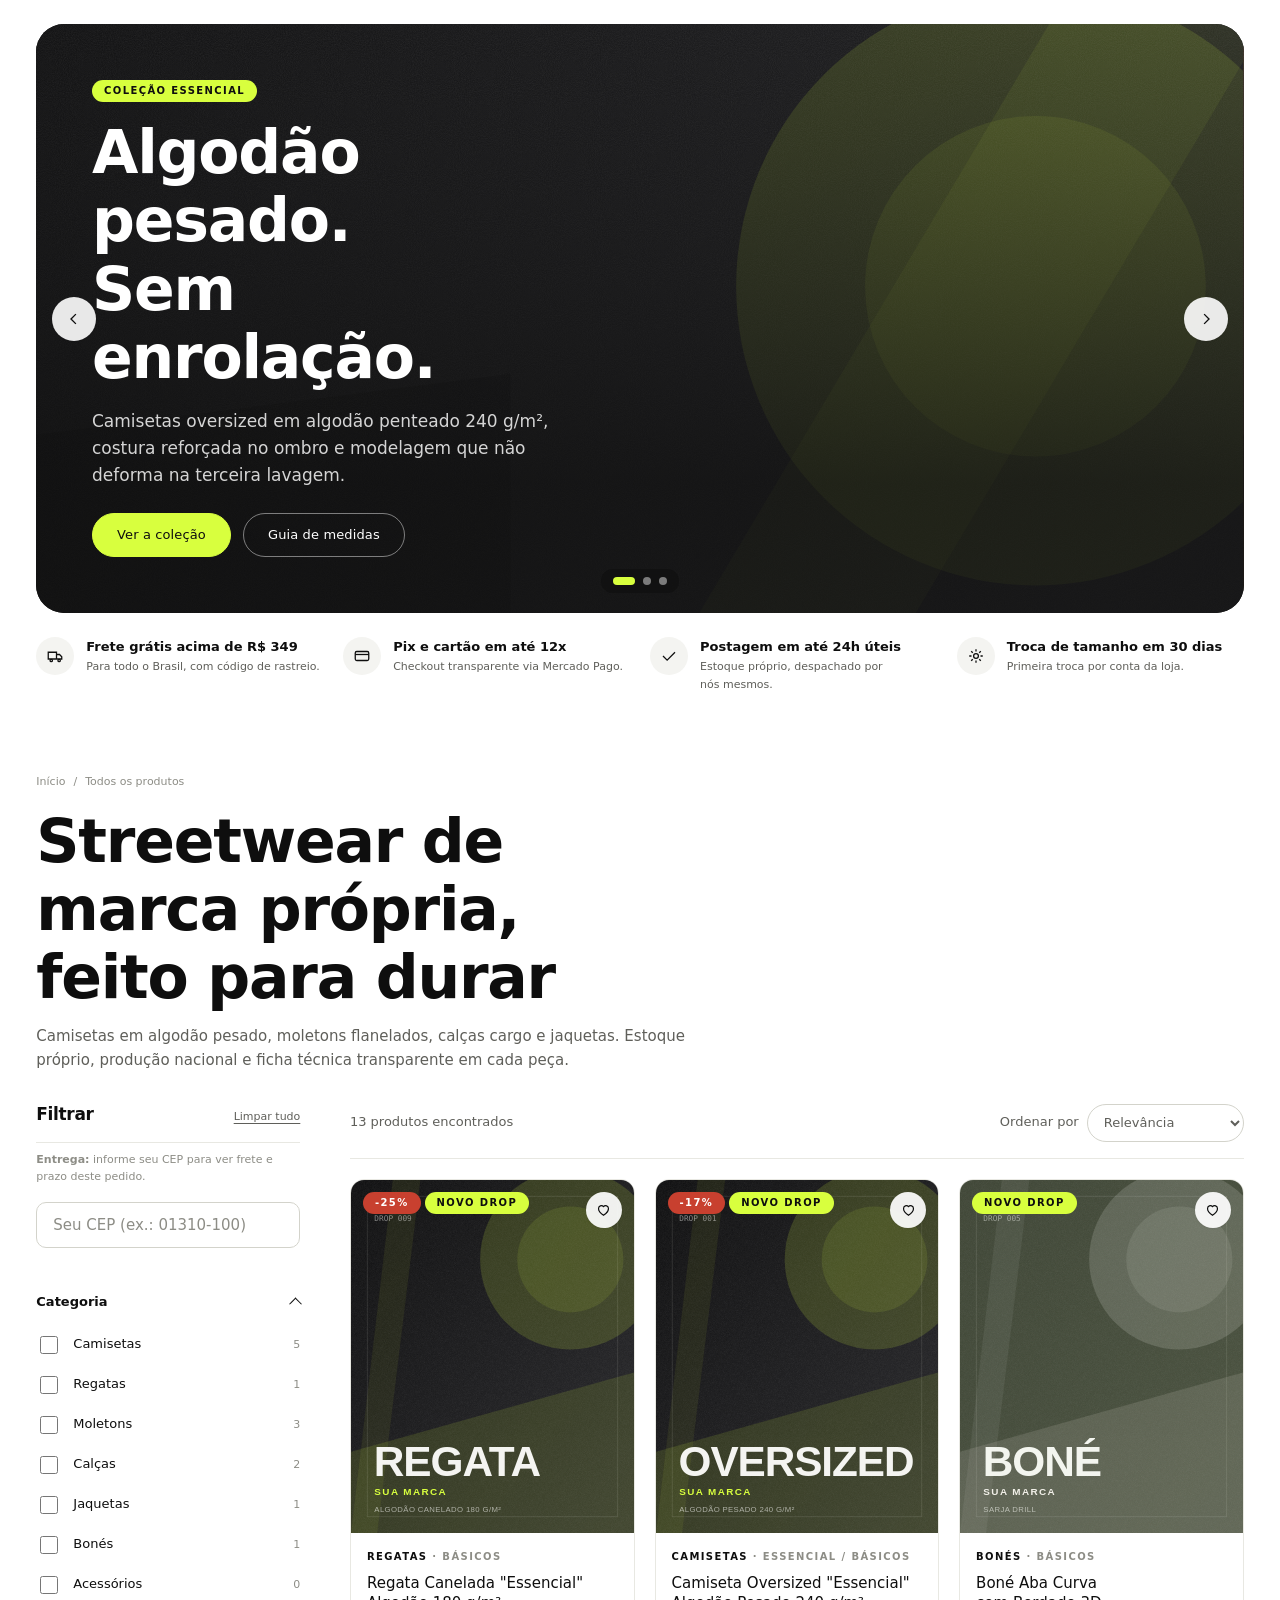
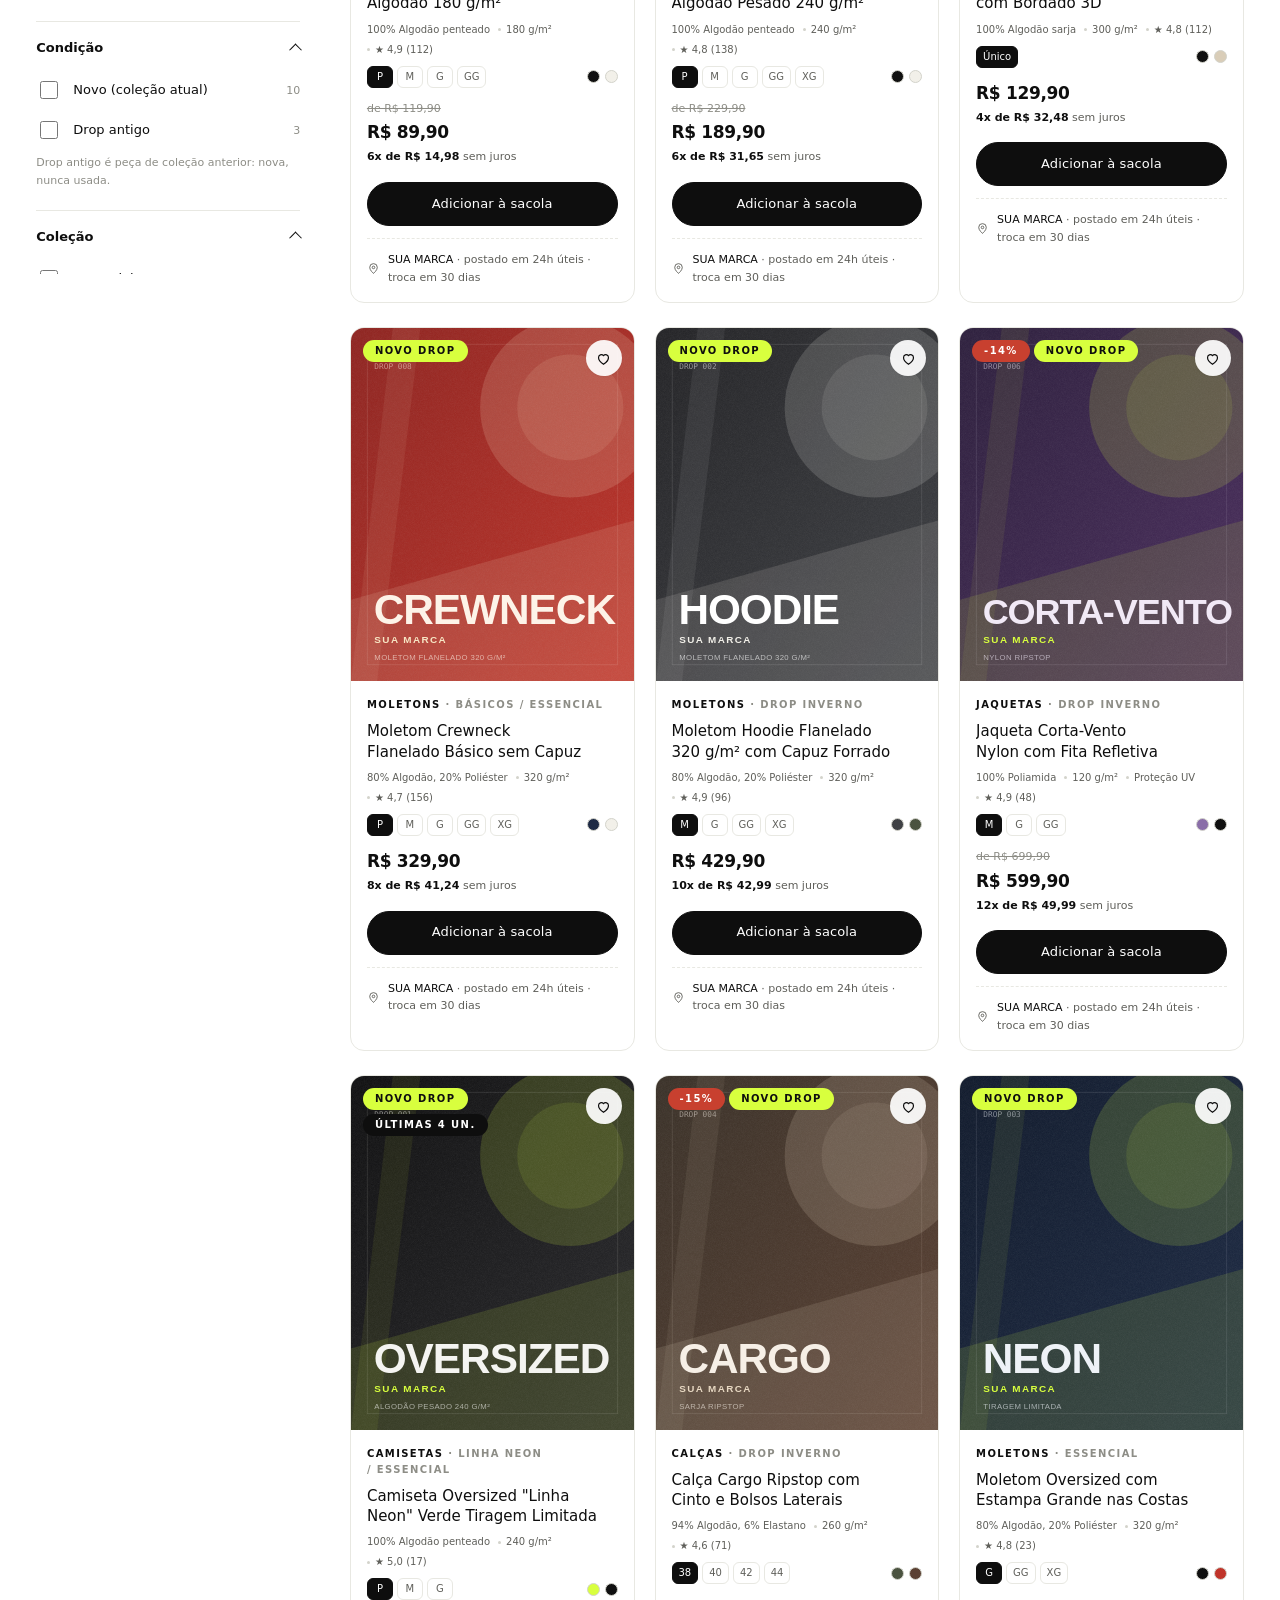
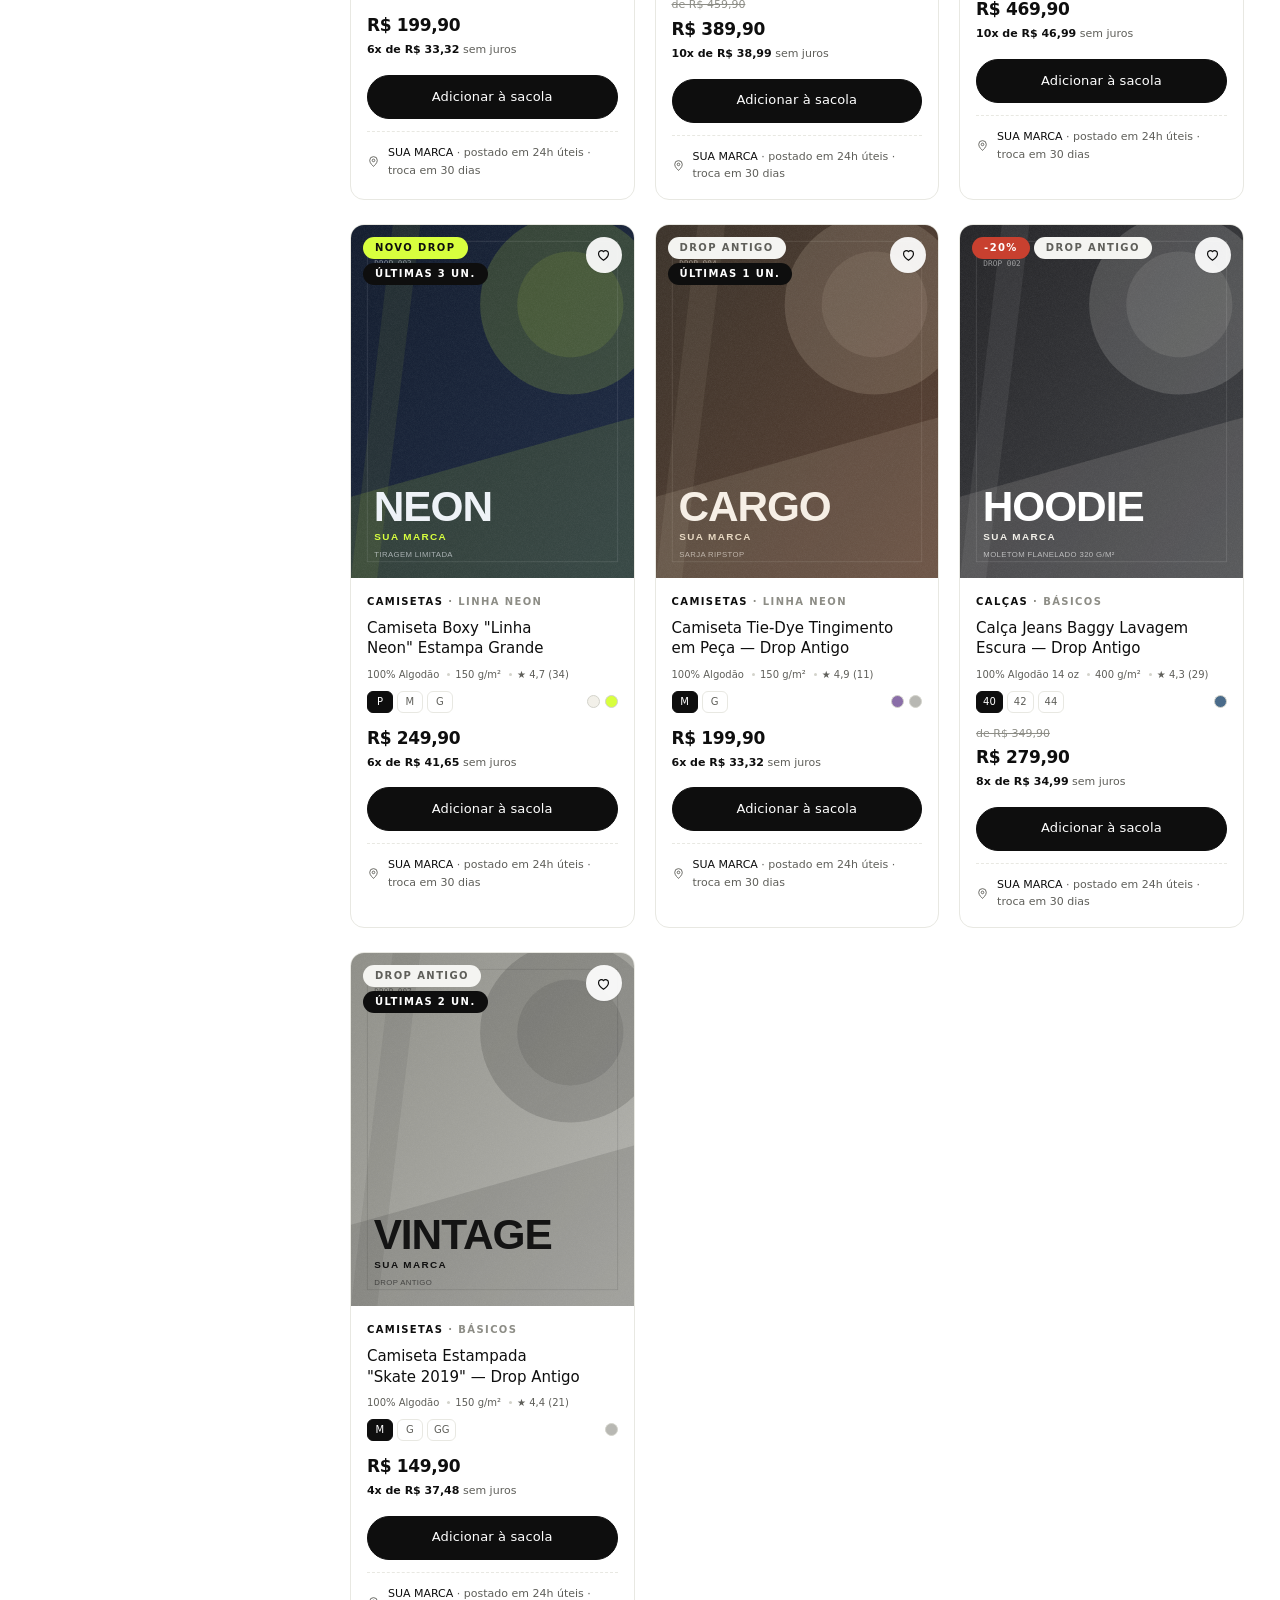
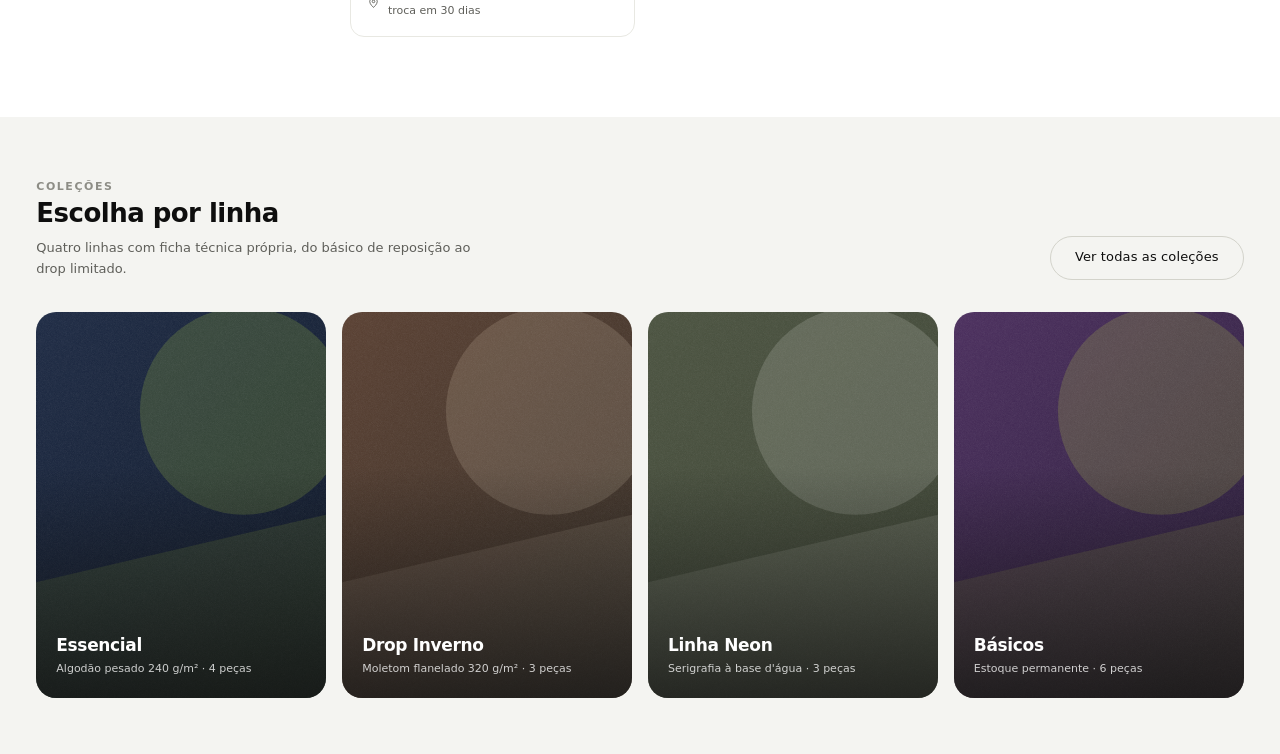
==== commit 1764d9a4: "Home: numeros de colecao calculados (modulo compartilhado) + corrige 2 links dos tiles" ====
--- a/web/index.html
+++ b/web/index.html
@@ -51,7 +51,7 @@
                   e modelagem que não deforma na terceira lavagem.
                 </p>
                 <div class="carrossel__acoes">
-                  <a class="btn btn--neon" href="#vitrine">Ver a coleção</a>
+                  <a class="btn btn--neon" href="colecoes.html#essencial">Ver a coleção</a>
                   <a class="btn btn--contorno" href="guia-de-medidas.html"
                      style="color:#fff;border-color:rgba(255,255,255,.45)">Guia de medidas</a>
                 </div>
@@ -511,40 +511,40 @@
             <h2 class="secao__titulo" id="titulo-colecoes">Escolha por linha</h2>
             <p class="secao__descricao">Quatro linhas com ficha técnica própria, do básico de reposição ao drop limitado.</p>
           </div>
-          <a class="btn btn--contorno" href="#" data-pagina-futura="colecoes.html">Ver todas as coleções</a>
+          <a class="btn btn--contorno" href="colecoes.html">Ver todas as coleções</a>
         </div>
 
         <div class="mosaico">
-          <a class="mosaico__item" href="#vitrine">
+          <a class="mosaico__item" href="colecoes.html#essencial">
             <img src="assets/img/drop-01.svg" alt="" width="600" height="800" loading="lazy">
             <span class="mosaico__veu" aria-hidden="true"></span>
             <span class="mosaico__texto">
               <h3>Essencial</h3>
-              <p>Algodão pesado 240 g/m² · 11 peças</p>
+              <p>Algodão pesado 240 g/m² · <span data-contagem-tile="essencial">4 peças</span></p>
             </span>
           </a>
-          <a class="mosaico__item" href="#vitrine">
+          <a class="mosaico__item" href="colecoes.html#drop-inverno">
             <img src="assets/img/drop-02.svg" alt="" width="600" height="800" loading="lazy">
             <span class="mosaico__veu" aria-hidden="true"></span>
             <span class="mosaico__texto">
               <h3>Drop Inverno</h3>
-              <p>Moletom flanelado 320 g/m² · 8 peças</p>
+              <p>Moletom flanelado 320 g/m² · <span data-contagem-tile="drop-inverno">3 peças</span></p>
             </span>
           </a>
-          <a class="mosaico__item" href="#vitrine">
+          <a class="mosaico__item" href="colecoes.html#linha-neon">
             <img src="assets/img/drop-03.svg" alt="" width="600" height="800" loading="lazy">
             <span class="mosaico__veu" aria-hidden="true"></span>
             <span class="mosaico__texto">
               <h3>Linha Neon</h3>
-              <p>Serigrafia à base d'água · 4 peças</p>
+              <p>Serigrafia à base d'água · <span data-contagem-tile="linha-neon">3 peças</span></p>
             </span>
           </a>
-          <a class="mosaico__item" href="#vitrine">
+          <a class="mosaico__item" href="colecoes.html#basicos">
             <img src="assets/img/drop-04.svg" alt="" width="600" height="800" loading="lazy">
             <span class="mosaico__veu" aria-hidden="true"></span>
             <span class="mosaico__texto">
               <h3>Básicos</h3>
-              <p>Estoque permanente · 16 peças</p>
+              <p>Estoque permanente · <span data-contagem-tile="basicos">6 peças</span></p>
             </span>
           </a>
         </div>
@@ -555,6 +555,7 @@
   <!-- =====================================================================
        FOOTER
        ===================================================================== -->
+       
        <!-- #include rodape -->
 
   <div class="toast-regiao" id="toast-regiao" aria-live="polite" aria-atomic="true"></div>
@@ -621,6 +622,7 @@
 
   <script src="js/config.js" defer></script>
   <script src="js/dados.js" defer></script>
+  <script src="js/colecoes-dados.js" defer></script>
   <script src="js/sacola.js" defer></script>
   <script src="js/favoritos.js" defer></script>
   <script src="js/frete.js" defer></script>
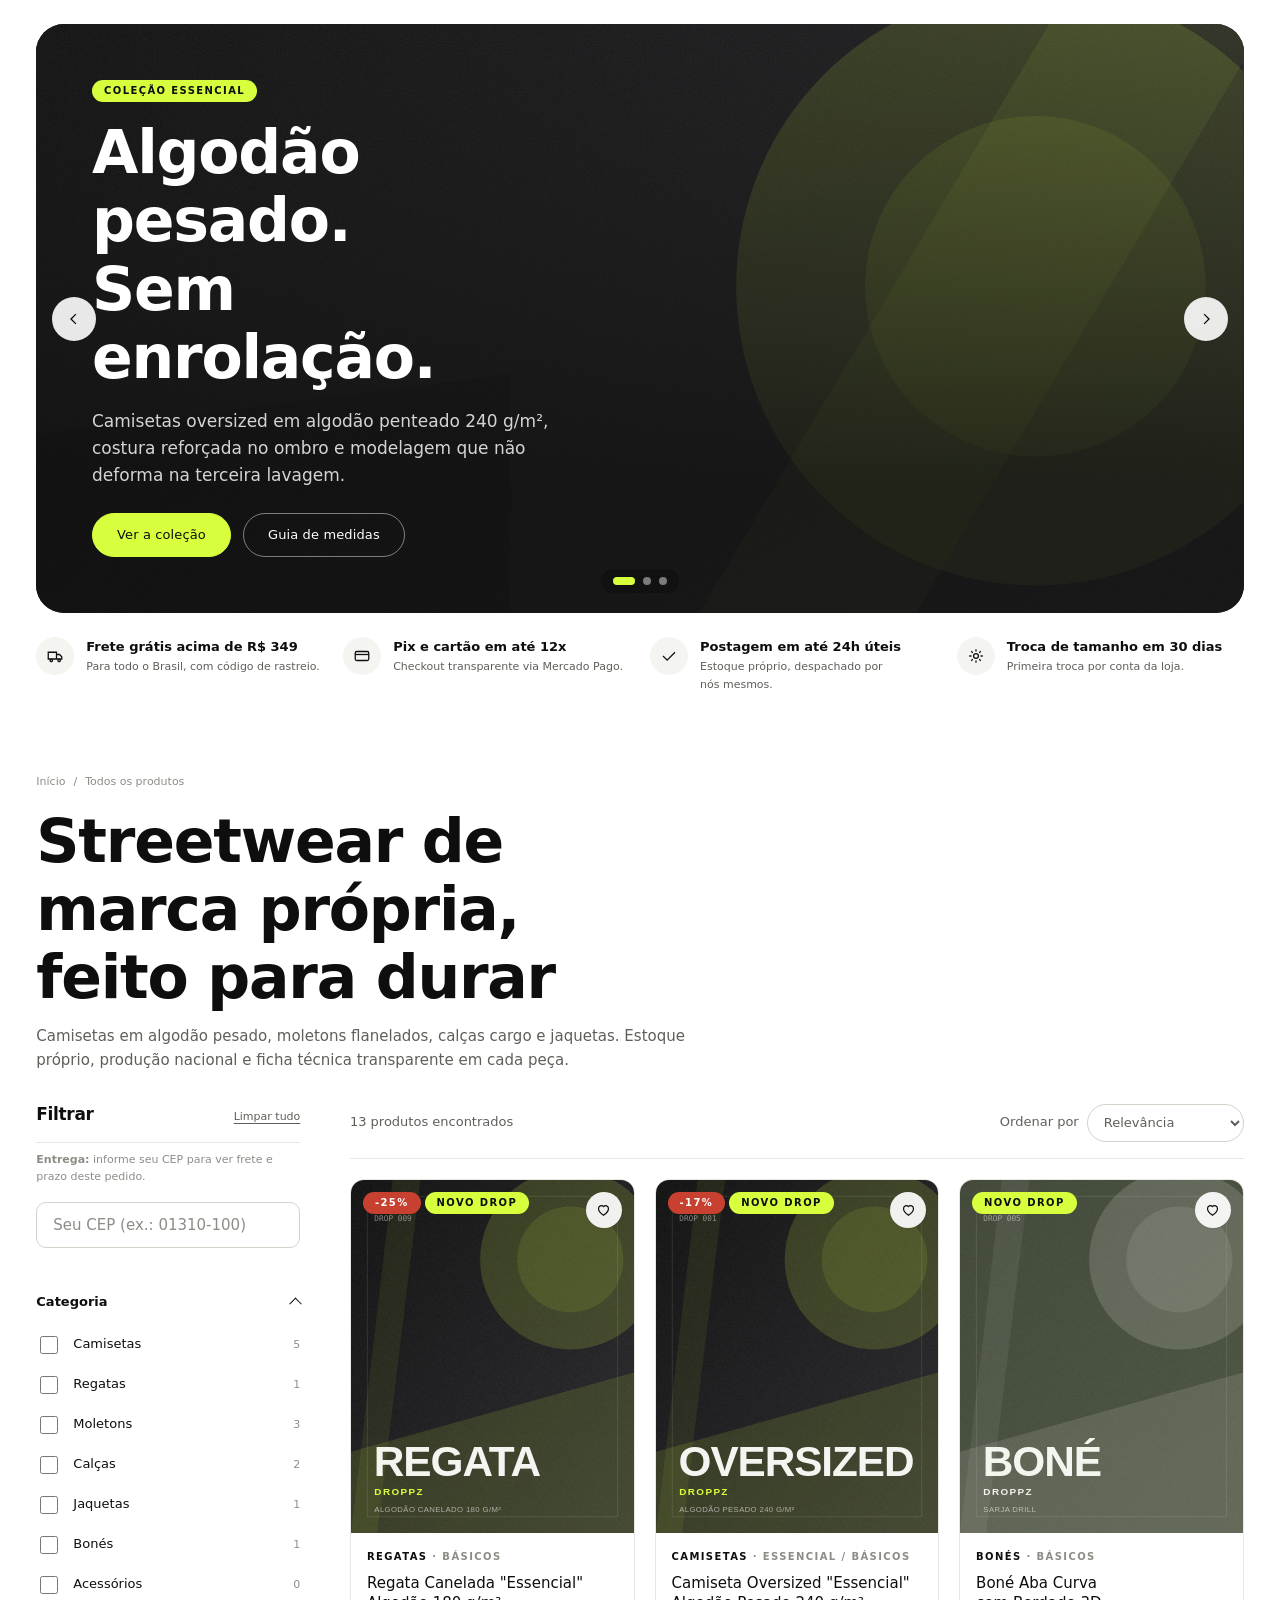
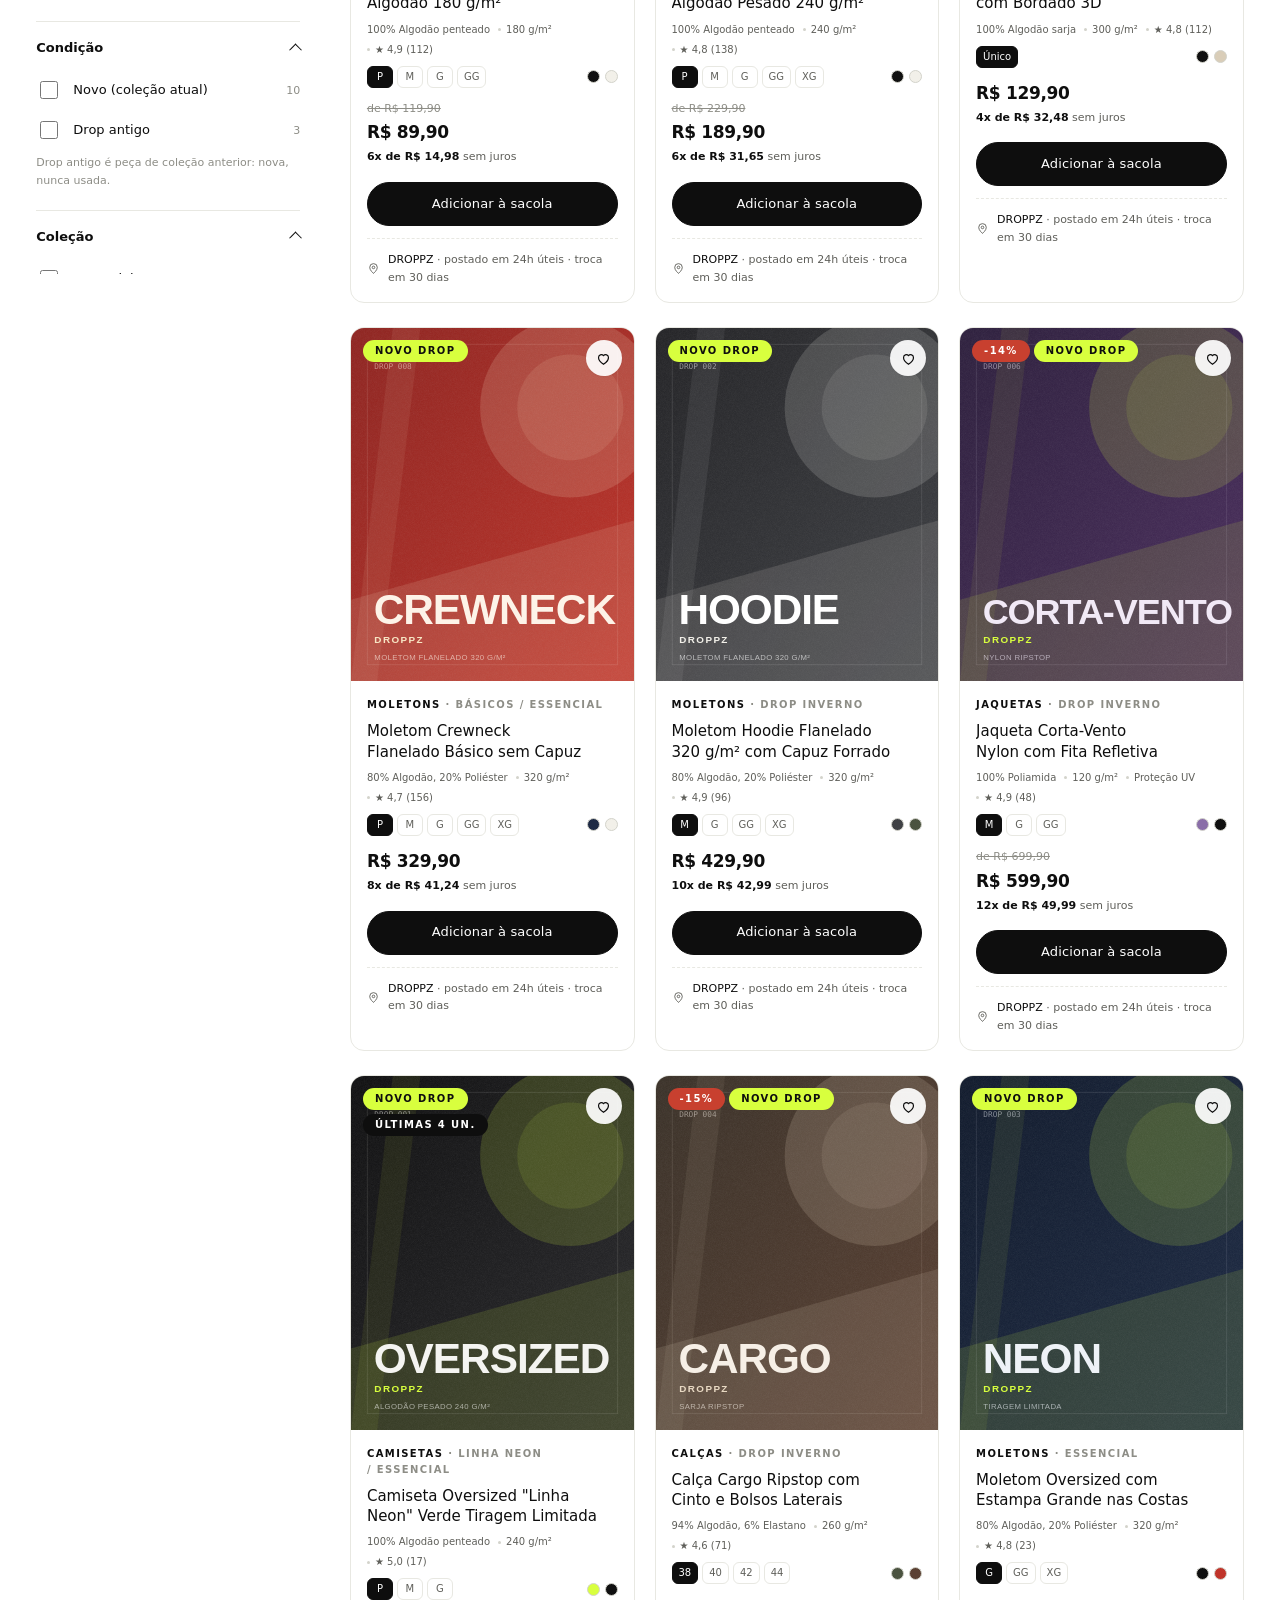
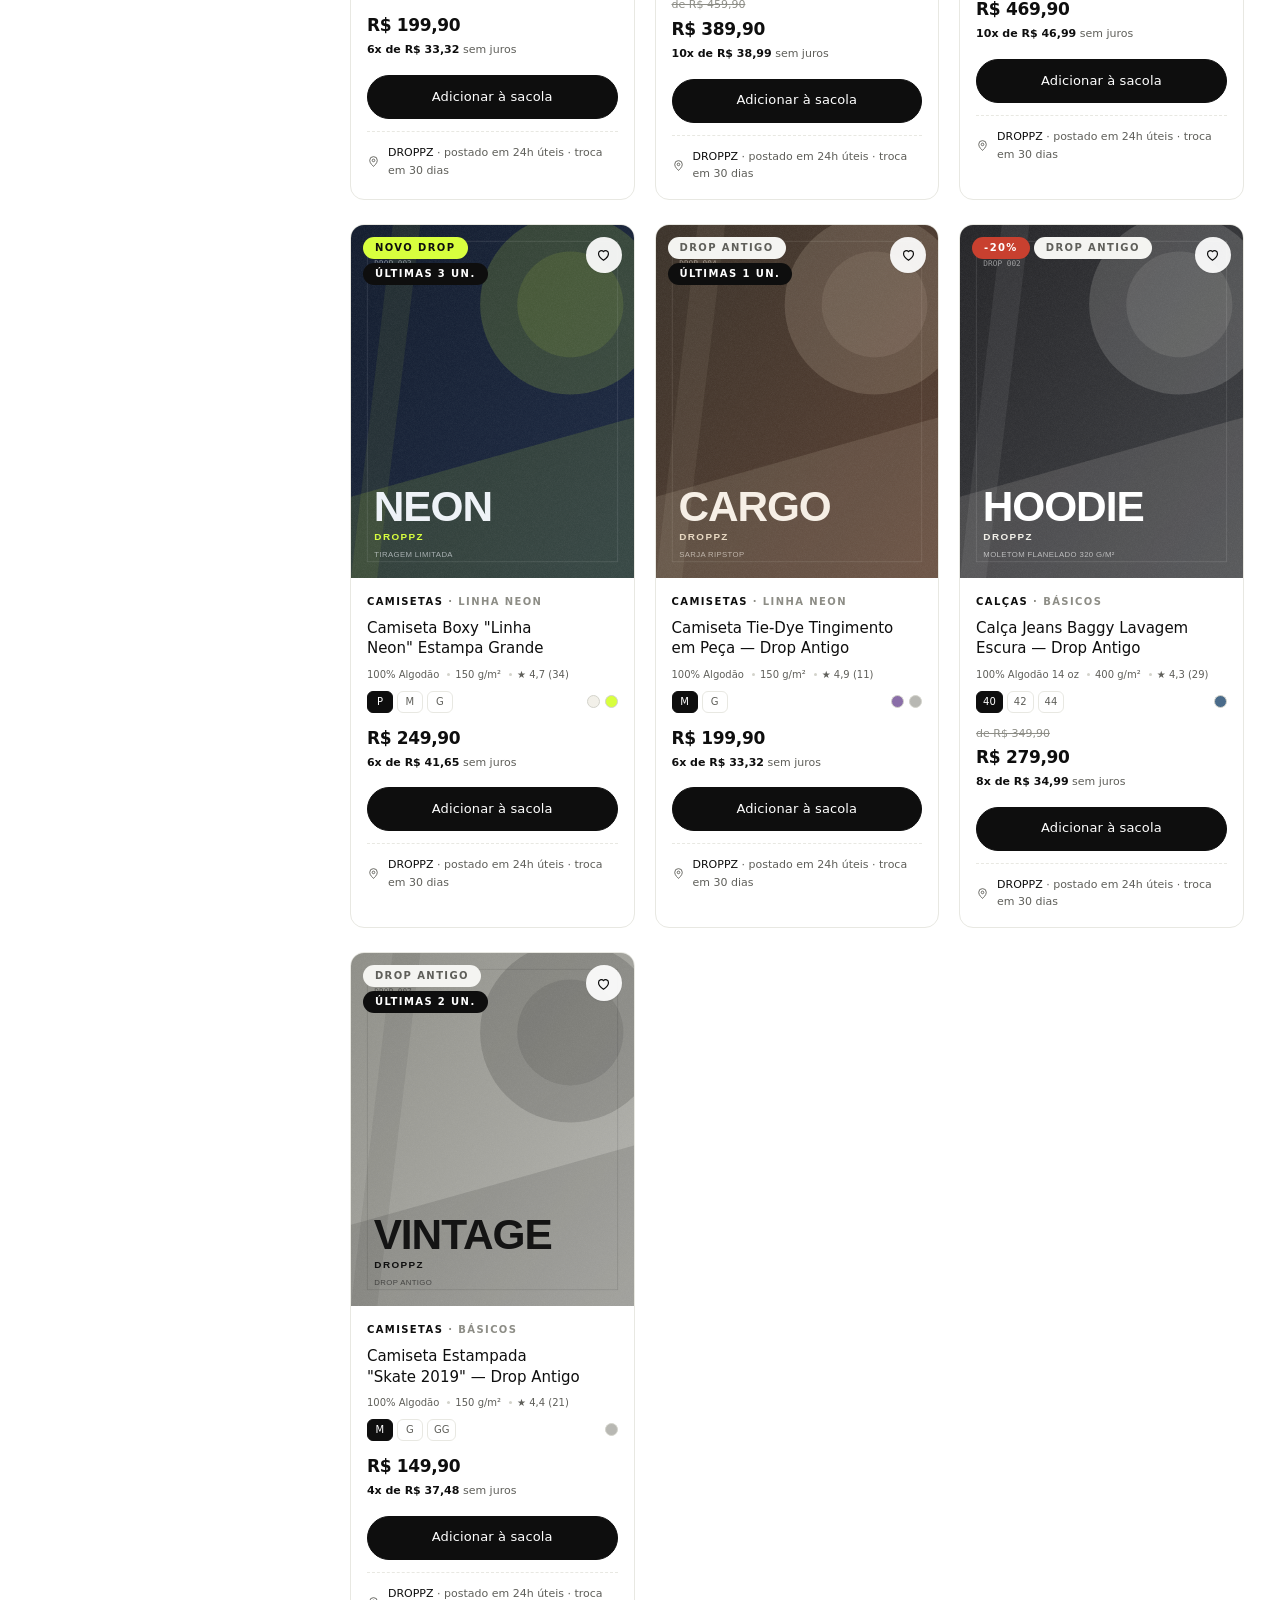
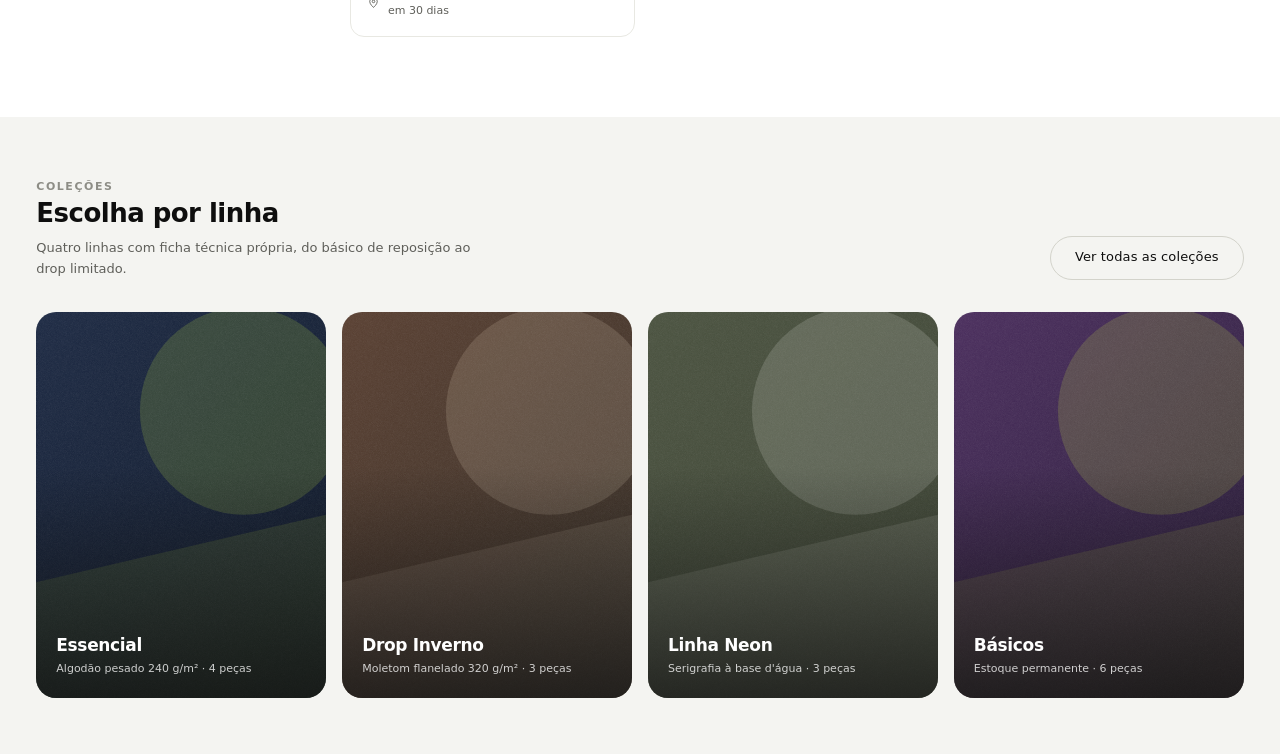
==== commit 86de60d6: "Marca passa a ser Droppz + pagina Lista de desejos + corrige 8 links dos partials" ====
--- a/web/index.html
+++ b/web/index.html
@@ -4,7 +4,7 @@
   <meta charset="UTF-8">
   <meta name="viewport" content="width=device-width, initial-scale=1">
   <!-- ⚠️ TROQUE A MARCA AQUI (1/3) -->
-  <title>SUA MARCA — Streetwear de Marca Própria | Loja Oficial</title>
+  <title>Droppz — Streetwear de Marca Própria | Loja Oficial</title>
   <meta name="description" content="Loja oficial: camisetas oversized em algodão pesado, moletons flanelados, calças cargo e jaquetas. Frete grátis acima de R$ 349 e troca em 30 dias.">
   <meta name="theme-color" content="#0e0e0e">
   <link rel="icon" href="assets/img/favicon.svg" type="image/svg+xml">
